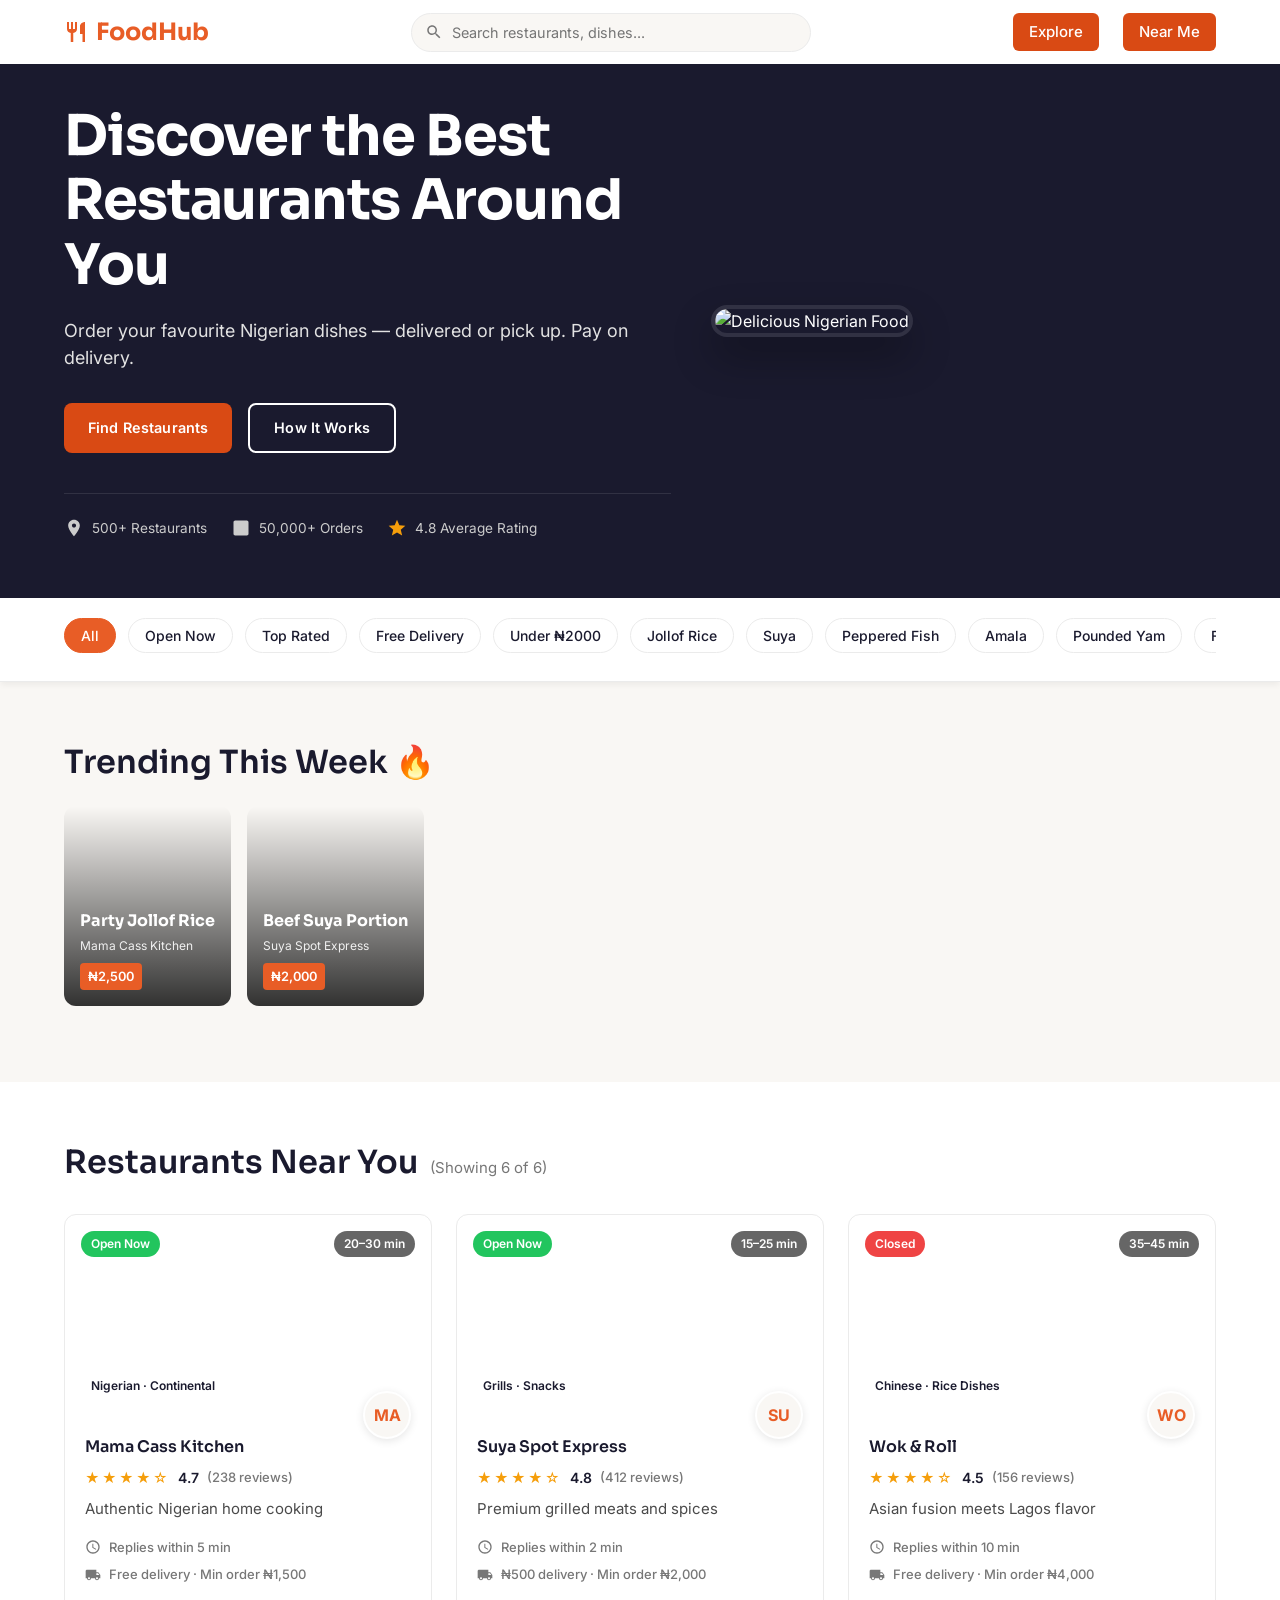
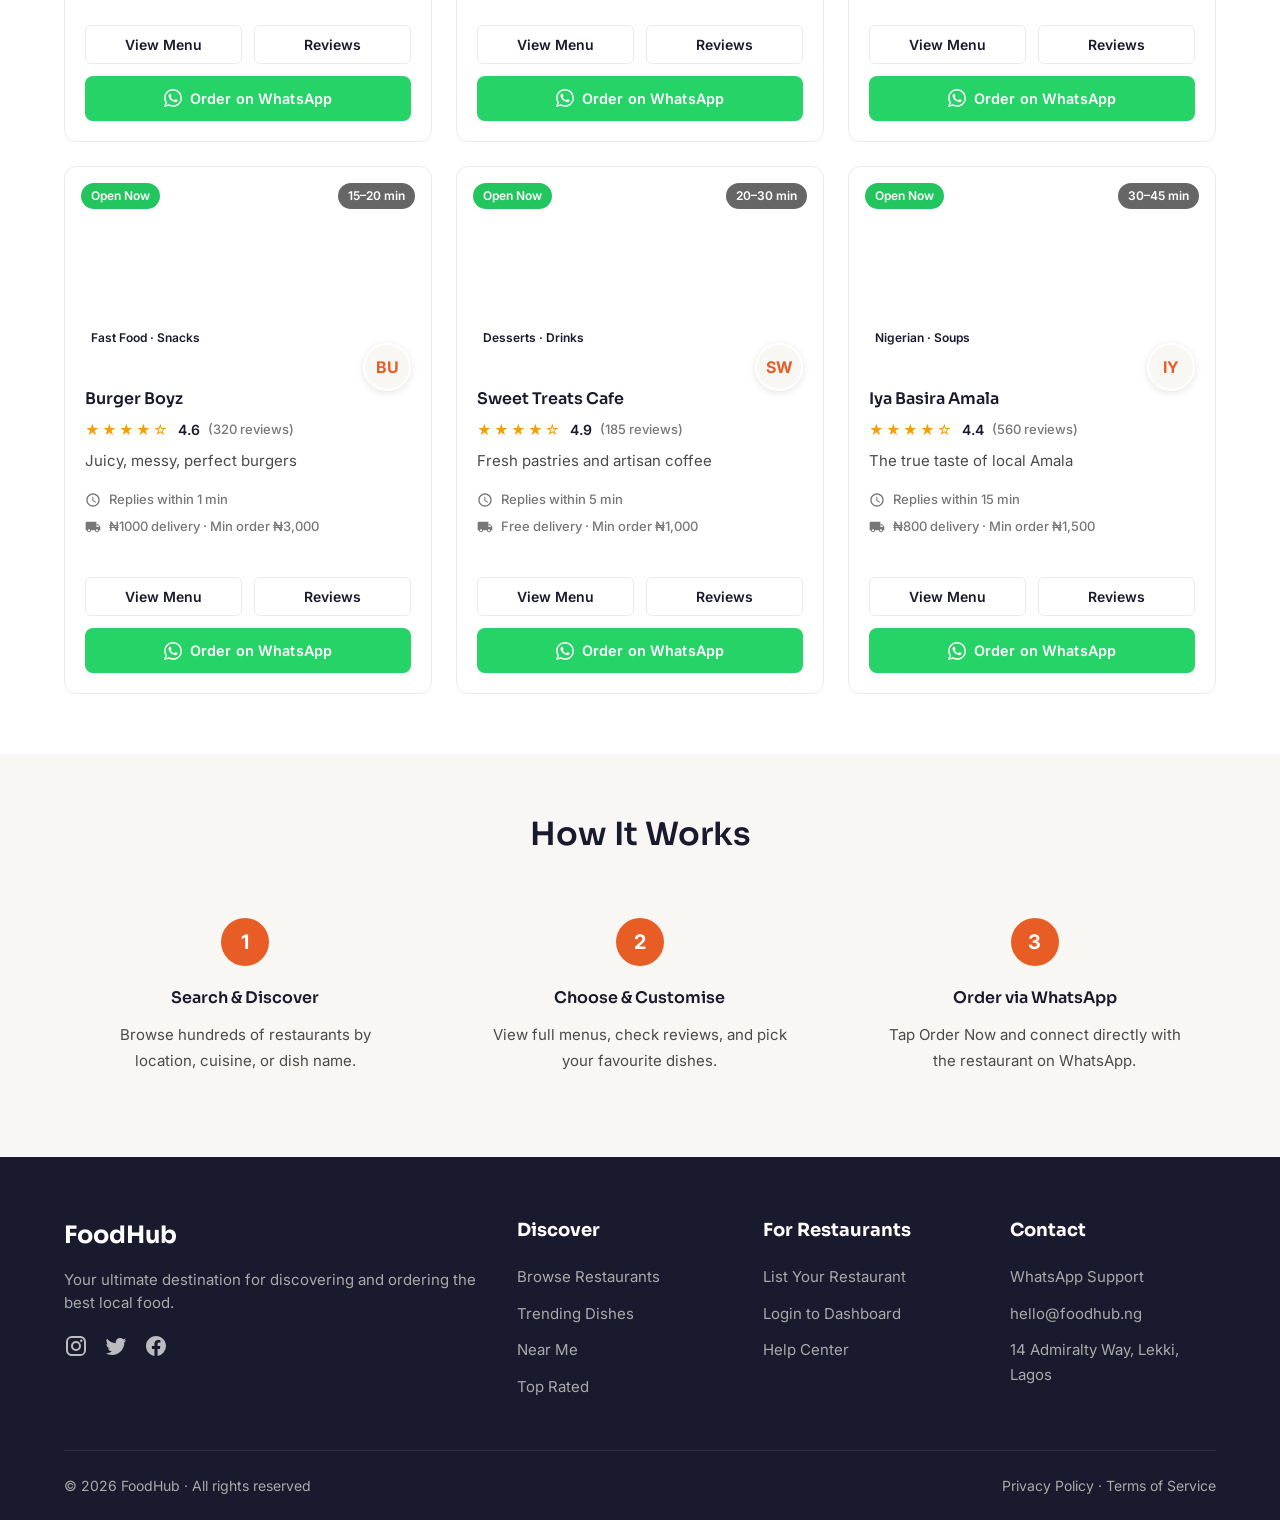
==== foodhub/index.html @ a2cf9cf3 "created a new folder and divided css and js from the index.html" ====
<!doctype html>
<html lang="en">
  <head>
    <meta charset="UTF-8" />
    <meta name="viewport" content="width=device-width, initial-scale=1.0" />
    <title>FoodHub — Restaurant Discovery Marketplace</title>
   <link rel="stylesheet" href="./style.css">
  </head>
  <body>
    <!-- 1. STICKY HEADER / NAVBAR -->
    <header class="navbar" id="navbar">
      <a href="#hero" class="logo" style="display: flex; align-items: center">
        <svg
          viewBox="0 0 24 24"
          width="24"
          height="24"
          fill="currentColor"
          style="margin-right: 8px"
        >
          <path
            d="M11 9H9V2H7v7H5V2H3v7c0 2.12 1.66 3.84 3.75 3.97V22h2.5v-9.03C11.34 12.84 13 11.12 13 9V2h-2v7zm5-3v8h2.5v8H21V2c-2.76 0-5 2.24-5 4z"
          />
        </svg>
        FoodHub
      </a>

      <div class="nav-search">
        <svg viewBox="0 0 24 24" width="18" height="18">
          <path
            d="M15.5 14h-.79l-.28-.27C15.41 12.59 16 11.11 16 9.5 16 5.91 13.09 3 9.5 3S3 5.91 3 9.5 5.91 16 9.5 16c1.61 0 3.09-.59 4.23-1.57l.27.28v.79l5 4.99L20.49 19l-4.99-5zm-6 0C7.01 14 5 11.99 5 9.5S7.01 5 9.5 5 14 7.01 14 9.5 11.99 14 9.5 14z"
          />
        </svg>
        <label for="nav-search-input" class="visually-hidden"
          >Search restaurants, dishes...</label
        >
        <input
          type="text"
          placeholder="Search restaurants, dishes..."
          id="nav-search-input"
        />
      </div>

      <nav class="nav-links">
        <a href="#restaurants">Explore</a>
        <a href="#search">Near Me</a>
        <!-- <a href="#">Log In</a>
            <a href="#" class="btn-signup">Sign Up</a> -->
      </nav>

      <button
        class="mobile-menu-btn"
        id="mobile-menu-btn"
        aria-label="Open main menu"
        aria-controls="mobile-drawer"
        aria-expanded="false"
      >
        <svg
          viewBox="0 0 24 24"
          width="28"
          height="28"
          fill="var(--text-primary)"
        >
          <path d="M3 18h18v-2H3v2zm0-5h18v-2H3v2zm0-7v2h18V6H3z" />
        </svg>
      </button>
    </header>

    <div class="mobile-drawer" id="mobile-drawer">
      <button
        class="drawer-close"
        id="drawer-close"
        aria-label="Close main menu"
      >
        &times;
      </button>
      <a href="#restaurants" class="drawer-link">Explore</a>
      <a href="#search" class="drawer-link">Near Me</a>
      <!-- <a href="#footer" class="drawer-link">Log In</a>
        <a href="#footer" class="drawer-link" style="color: var(--primary);">Sign Up</a> -->
    </div>

    <!-- 2. HERO SECTION -->
    <section class="hero" id="hero">
      <div class="hero-container">
        <div class="hero-content">
          <h1 class="display-heading">
            Discover the Best Restaurants Around You
          </h1>
          <p>
            Order your favourite Nigerian dishes — delivered or pick up. Pay on
            delivery.
          </p>

          <div class="hero-ctas">
            <a href="#search" class="btn btn-primary btn-text"
              >Find Restaurants</a
            >
            <a href="#how-it-works" class="btn btn-outline btn-text"
              >How It Works</a
            >
          </div>

          <div class="trust-indicators">
            <div class="trust-item">
              <svg
                viewBox="0 0 24 24"
                width="20"
                height="20"
                fill="currentColor"
              >
                <path
                  d="M12 2C8.13 2 5 5.13 5 9c0 5.25 7 13 7 13s7-7.75 7-13c0-3.87-3.13-7-7-7zm0 9.5c-1.38 0-2.5-1.12-2.5-2.5s1.12-2.5 2.5-2.5 2.5 1.12 2.5 2.5-1.12 2.5-2.5 2.5z"
                />
              </svg>
              500+ Restaurants
            </div>
            <div class="trust-item">
              <svg
                viewBox="0 0 24 24"
                width="20"
                height="20"
                fill="currentColor"
              >
                <path
                  d="M19 3H5c-1.1 0-2 .9-2 2v14c0 1.1.9 2 2 2h14c1.1 0 2-.9 2-2V5c0-1.1-.9-2-2-2zm-7 9h-2V7h-2v5H6v-2H4v6h16v-6h-2v2h-2v-5h-2v5z"
                />
              </svg>
              50,000+ Orders
            </div>
            <div class="trust-item">
              <svg
                viewBox="0 0 24 24"
                width="20"
                height="20"
                fill="var(--warning)"
              >
                <path
                  d="M12 17.27L18.18 21l-1.64-7.03L22 9.24l-7.19-.61L12 2 9.19 8.63 2 9.24l5.46 4.73L5.82 21z"
                />
              </svg>
              4.8 Average Rating
            </div>
          </div>
        </div>
        <div class="hero-image-wrapper">
          <img
            src="https://images.unsplash.com/photo-1555939594-58d7cb561ad1?auto=format&fit=crop&w=1200&q=80"
            alt="Delicious Nigerian Food"
            class="hero-main-img"
          />
          <!-- <div class="hero-floating-card">
                    <div style="background: var(--primary); color: #fff; width: 40px; height: 40px; border-radius: 50%; display: flex; align-items: center; justify-content: center; font-weight: bold;">
                        <svg viewBox="0 0 24 24" width="20" height="20" fill="currentColor"><path d="M9 16.17L4.83 12l-1.42 1.41L9 19 21 7l-1.41-1.41z"/></svg>
                    </div>
                    <div>
                        <div style="font-weight: 700; font-size: 0.9rem;">Fast Delivery</div>
                        <div style="font-size: 0.75rem; color: var(--text-secondary);">Average 25 mins</div>
                    </div>
                </div> -->
        </div>
      </div>
    </section>

    <!-- 3. SEARCH & FILTER BAR -->
    <section class="search-bar-section bg-white" id="search">

      <!-- 4. CATEGORY PILLS -->
      <div class="category-pills" id="filter-pills">
        <button class="pill active" data-filter="All">All</button>
        <button class="pill" data-filter="Open Now">Open Now</button>
        <button class="pill" data-filter="Top Rated">Top Rated</button>
        <button class="pill" data-filter="Free Delivery">Free Delivery</button>
        <button class="pill" data-filter="Under ₦2000">Under ₦2000</button>
        <button class="pill" data-filter="Jollof Rice">Jollof Rice</button>
        <button class="pill" data-filter="Suya">Suya</button>
        <button class="pill" data-filter="Peppered Fish">Peppered Fish</button>
        <button class="pill" data-filter="Amala">Amala</button>
        <button class="pill" data-filter="Pounded Yam">Pounded Yam</button>
        <button class="pill" data-filter="Fried Rice">Fried Rice</button>
      </div>
    </section>

    <!-- 5. TRENDING DISHES SECTION -->
    <section class="trending-section bg-surface" id="trending">
      <h2 class="section-heading trending-header">Trending This Week 🔥</h2>
      <div class="trending-row" id="trending-container">
        <!-- Injected via JS -->
      </div>
    </section>

    <!-- 6. FEATURED RESTAURANTS GRID -->
    <section class="restaurants-section bg-white" id="restaurants">
      <div class="restaurants-header">
        <h2 class="section-heading">Restaurants Near You</h2>
        <span class="result-count" id="result-count">(Showing 6 of 6)</span>
      </div>
      <div class="restaurant-grid" id="restaurant-grid">
        <!-- Injected via JS -->
      </div>
    </section>

    <!-- 7. HOW IT WORKS SECTION -->
    <section class="how-it-works bg-surface" id="how-it-works">
      <h2 class="section-heading" style="text-align: center">How It Works</h2>
      <div class="steps-container">
        <div class="step-card">
          <div class="step-number">1</div>
          <h3 class="card-title">Search & Discover</h3>
          <p class="body-copy">
            Browse hundreds of restaurants by location, cuisine, or dish name.
          </p>
        </div>
        <div class="step-card">
          <div class="step-number">2</div>
          <h3 class="card-title">Choose & Customise</h3>
          <p class="body-copy">
            View full menus, check reviews, and pick your favourite dishes.
          </p>
        </div>
        <div class="step-card">
          <div class="step-number">3</div>
          <h3 class="card-title">Order via WhatsApp</h3>
          <p class="body-copy">
            Tap Order Now and connect directly with the restaurant on WhatsApp.
          </p>
        </div>
      </div>
    </section>

    <!-- 8. FOOTER -->
    <footer class="footer" id="footer">
      <section style="padding-bottom: 0">
        <div class="footer-grid">
          <div class="footer-col">
            <a
              href="#hero"
              class="logo"
              style="color: #fff; display: inline-block; margin-bottom: 16px"
              >FoodHub</a
            >
            <p>
              Your ultimate destination for discovering and ordering the best
              local food.
            </p>
            <div class="social-icons">
              <a href="#" aria-label="Instagram"
                ><svg viewBox="0 0 24 24">
                  <path
                    d="M7.8 2h8.4C19.4 2 22 4.6 22 7.8v8.4a5.8 5.8 0 0 1-5.8 5.8H7.8C4.6 22 2 19.4 2 16.2V7.8A5.8 5.8 0 0 1 7.8 2m-.2 2A3.6 3.6 0 0 0 4 7.6v8.8C4 18.39 5.61 20 7.6 20h8.8a3.6 3.6 0 0 0 3.6-3.6V7.6C20 5.61 18.39 4 16.4 4H7.6m9.65 1.5a1.25 1.25 0 0 1 1.25 1.25A1.25 1.25 0 0 1 17.25 8 1.25 1.25 0 0 1 16 6.75a1.25 1.25 0 0 1 1.25-1.25M12 7a5 5 0 0 1 5 5 5 5 0 0 1-5 5 5 5 0 0 1-5-5 5 5 0 0 1 5-5m0 2a3 3 0 0 0-3 3 3 3 0 0 0 3 3 3 3 0 0 0 3-3 3 3 0 0 0-3-3z"
                  /></svg
              ></a>
              <a href="#" aria-label="Twitter"
                ><svg viewBox="0 0 24 24">
                  <path
                    d="M22.46 6c-.77.35-1.6.58-2.46.69.88-.53 1.56-1.37 1.88-2.38-.83.5-1.75.85-2.72 1.05C18.37 4.5 17.26 4 16 4c-2.35 0-4.27 1.92-4.27 4.29 0 .34.04.67.11.98C8.28 9.09 5.11 7.38 3 4.79c-.37.63-.58 1.37-.58 2.15 0 1.49.75 2.81 1.91 3.56-.71 0-1.37-.2-1.95-.5v.05c0 2.08 1.48 3.82 3.44 4.21a4.22 4.22 0 0 1-1.93.07 4.28 4.28 0 0 0 4 2.98 8.521 8.521 0 0 1-5.33 1.84c-.34 0-.68-.02-1.02-.06C3.44 20.29 5.7 21 8.12 21 16 21 20.33 14.46 20.33 8.79c0-.19 0-.37-.01-.56.84-.6 1.56-1.36 2.14-2.23z"
                  /></svg
              ></a>
              <a href="#" aria-label="Facebook"
                ><svg viewBox="0 0 24 24">
                  <path
                    d="M12 2.04C6.5 2.04 2 6.53 2 12.06C2 17.06 5.66 21.21 10.44 21.96V14.96H7.9V12.06H10.44V9.85C10.44 7.34 11.93 5.96 14.22 5.96C15.31 5.96 16.45 6.15 16.45 6.15V8.62H15.19C13.95 8.62 13.56 9.39 13.56 10.18V12.06H16.34L15.89 14.96H13.56V21.96A10 10 0 0 0 22 12.06C22 6.53 17.5 2.04 12 2.04Z"
                  /></svg
              ></a>
            </div>
          </div>
          <div class="footer-col">
            <h4>Discover</h4>
            <ul class="footer-links">
              <li><a href="#restaurants">Browse Restaurants</a></li>
              <li><a href="#trending">Trending Dishes</a></li>
              <li><a href="#search">Near Me</a></li>
              <li><a href="#restaurants">Top Rated</a></li>
            </ul>
          </div>
          <div class="footer-col">
            <h4>For Restaurants</h4>
            <ul class="footer-links">
              <li><a href="#footer">List Your Restaurant</a></li>
              <li><a href="#footer">Login to Dashboard</a></li>
              <li><a href="#footer">Help Center</a></li>
            </ul>
          </div>
          <div class="footer-col">
            <h4>Contact</h4>
            <ul class="footer-links">
              <li>
                <a href="https://wa.me/2348012345678" target="_blank"
                  >WhatsApp Support</a
                >
              </li>
              <li><a href="mailto:hello@foodhub.ng">hello@foodhub.ng</a></li>
              <li>
                <a
                  href="https://maps.google.com/?q=14+Admiralty+Way+Lekki+Lagos"
                  target="_blank"
                  >14 Admiralty Way, Lekki, Lagos</a
                >
              </li>
            </ul>
          </div>
        </div>
        <div class="footer-bottom">
          <p>© 2026 FoodHub · All rights reserved</p>
          <p>Privacy Policy · Terms of Service</p>
        </div>
      </section>
    </footer>

    <!-- 9. RESTAURANT MODAL (FULL PROFILE) -->
    <div
      class="modal"
      id="restaurant-modal"
      role="dialog"
      aria-modal="true"
      aria-labelledby="modal-title"
    >
      <div class="modal-backdrop" id="modal-backdrop"></div>
      <div class="modal-content">
        <div class="modal-header">
          <h2
            class="section-heading"
            id="modal-title"
            style="font-size: 1.5rem"
          >
            Restaurant Name
          </h2>
          <button
            class="btn-close"
            id="modal-close"
            aria-label="Close restaurant details"
          >
            &times;
          </button>
        </div>

        <div class="modal-tabs" role="tablist" aria-labelledby="modal-title">
          <button
            class="tab-btn active"
            id="tab-overview"
            data-tab="overview"
            role="tab"
            aria-selected="true"
            aria-controls="pane-overview"
          >
            Overview
          </button>
          <button
            class="tab-btn"
            id="tab-menu"
            data-tab="menu"
            role="tab"
            aria-selected="false"
            aria-controls="pane-menu"
          >
            Menu
          </button>
          <button
            class="tab-btn"
            id="tab-reviews"
            data-tab="reviews"
            role="tab"
            aria-selected="false"
            aria-controls="pane-reviews"
          >
            Reviews
          </button>
          <button
            class="tab-btn"
            id="tab-staff"
            data-tab="staff"
            role="tab"
            aria-selected="false"
            aria-controls="pane-staff"
          >
            Staff
          </button>
        </div>

        <div class="modal-body">
          <!-- TAB 1: OVERVIEW -->
          <div
            class="tab-pane active"
            id="pane-overview"
            role="tabpanel"
            aria-labelledby="tab-overview"
          >
            <div class="overview-banner" id="modal-banner"></div>
            <div class="overview-header">
              <div class="overview-logo" id="modal-logo">MC</div>
              <div>
                <h3
                  class="card-title"
                  id="modal-tagline"
                  style="font-size: 1.25rem; margin-bottom: 4px"
                >
                  Tagline
                </h3>
                <span class="label-text" id="modal-cuisines">Cuisines</span>
              </div>
            </div>

            <div class="overview-details-grid">
              <div class="detail-card">
                <svg viewBox="0 0 24 24">
                  <path
                    d="M12 2C8.13 2 5 5.13 5 9c0 5.25 7 13 7 13s7-7.75 7-13c0-3.87-3.13-7-7-7zm0 9.5c-1.38 0-2.5-1.12-2.5-2.5s1.12-2.5 2.5-2.5 2.5 1.12 2.5 2.5-1.12 2.5-2.5 2.5z"
                  />
                </svg>
                <div>
                  <div class="detail-label">Location</div>
                  <div class="detail-value" id="modal-address">Address</div>
                </div>
              </div>
              <div class="detail-card">
                <svg viewBox="0 0 24 24">
                  <path
                    d="M11.99 2C6.47 2 2 6.48 2 12s4.47 10 9.99 10C17.52 22 22 17.52 22 12S17.52 2 11.99 2zM12 20c-4.42 0-8-3.58-8-8s3.58-8 8-8 8 3.58 8 8-3.58 8-8 8zm.5-13H11v6l5.25 3.15.75-1.23-4.5-2.67z"
                  />
                </svg>
                <div>
                  <div class="detail-label">Opening Hours</div>
                  <div class="detail-value" id="modal-hours">Hours</div>
                </div>
              </div>
              <div class="detail-card">
                <svg viewBox="0 0 24 24">
                  <path
                    d="M20 2H4c-1.1 0-1.99.9-1.99 2L2 22l4-4h14c1.1 0 2-.9 2-2V4c0-1.1-.9-2-2-2zM9 11H7V9h2v2zm4 0h-2V9h2v2zm4 0h-2V9h2v2z"
                  />
                </svg>
                <div>
                  <div class="detail-label">Response Time</div>
                  <div class="detail-value" id="modal-response">Quick</div>
                </div>
              </div>
              <div class="detail-card">
                <svg viewBox="0 0 24 24">
                  <path
                    d="M20 8h-3V4H3c-1.1 0-2 .9-2 2v11h2c0 1.66 1.34 3 3 3s3-1.34 3-3h6c0 1.66 1.34 3 3 3s3-1.34 3-3h2v-5l-3-4zM6 18.5c-.83 0-1.5-.67-1.5-1.5s.67-1.5 1.5-1.5 1.5.67 1.5 1.5-.67 1.5-1.5 1.5zm13.5-9l1.96 2.5H17V9.5h2.5zm-1.5 9c-.83 0-1.5-.67-1.5-1.5s.67-1.5 1.5-1.5 1.5.67 1.5 1.5-.67 1.5-1.5 1.5z"
                  />
                </svg>
                <div>
                  <div class="detail-label">Delivery Info</div>
                  <div class="detail-value" id="modal-delivery">Fee</div>
                </div>
              </div>
            </div>

            <div style="padding: 0 24px 24px">
              <a
                href="#"
                class="btn btn-whatsapp btn-text"
                id="modal-whatsapp-btn"
                target="_blank"
              >
                <svg
                  viewBox="0 0 24 24"
                  width="20"
                  height="20"
                  fill="currentColor"
                >
                  <path
                    d="M17.472 14.382c-.297-.149-1.758-.867-2.03-.967-.273-.099-.471-.148-.67.15-.197.297-.767.966-.94 1.164-.173.199-.347.223-.644.075-.297-.15-1.255-.463-2.39-1.475-.883-.788-1.48-1.761-1.653-2.059-.173-.297-.018-.458.13-.606.134-.133.298-.347.446-.52.149-.174.198-.298.298-.497.099-.198.05-.371-.025-.52-.075-.149-.669-1.612-.916-2.207-.242-.579-.487-.5-.669-.51-.173-.008-.371-.01-.57-.01-.198 0-.52.074-.792.372-.272.297-1.04 1.016-1.04 2.479 0 1.462 1.065 2.875 1.213 3.074.149.198 2.096 3.2 5.077 4.487.709.306 1.262.489 1.694.625.712.227 1.36.195 1.871.118.571-.085 1.758-.719 2.006-1.413.248-.694.248-1.289.173-1.413-.074-.124-.272-.198-.57-.347m-5.421 7.403h-.004a9.87 9.87 0 01-5.031-1.378l-.361-.214-3.741.982.998-3.648-.235-.374a9.86 9.86 0 01-1.51-5.26c.001-5.45 4.436-9.884 9.888-9.884 2.64 0 5.122 1.03 6.988 2.898a9.825 9.825 0 012.893 6.994c-.003 5.45-4.437 9.884-9.885 9.884m8.413-18.297A11.815 11.815 0 0012.05 0C5.495 0 .16 5.335.157 11.892c0 2.096.547 4.142 1.588 5.945L.057 24l6.305-1.654a11.882 11.882 0 005.683 1.448h.005c6.554 0 11.89-5.335 11.893-11.893a11.821 11.821 0 00-3.48-8.413z"
                  />
                </svg>
                Chat Now on WhatsApp
              </a>
            </div>
          </div>

          <!-- TAB 2: MENU -->
          <div
            class="tab-pane"
            id="pane-menu"
            role="tabpanel"
            aria-labelledby="tab-menu"
          >
            <div id="modal-menu-container"></div>
          </div>

          <!-- TAB 3: REVIEWS -->
          <div
            class="tab-pane"
            id="pane-reviews"
            role="tabpanel"
            aria-labelledby="tab-reviews"
          >
            <!-- New Review Form -->
            <div class="review-form-container">
              <h4 class="card-title">Leave a Review</h4>
              <form id="review-form">
                <fieldset class="form-group">
                  <legend>Your Rating</legend>
                  <div class="rating-input">
                    <input
                      type="radio"
                      name="rating"
                      value="5"
                      id="r5"
                      class="star-radio"
                      checked
                    /><label for="r5" class="star-label">★</label>
                    <input
                      type="radio"
                      name="rating"
                      value="4"
                      id="r4"
                      class="star-radio"
                    /><label for="r4" class="star-label">★</label>
                    <input
                      type="radio"
                      name="rating"
                      value="3"
                      id="r3"
                      class="star-radio"
                    /><label for="r3" class="star-label">★</label>
                    <input
                      type="radio"
                      name="rating"
                      value="2"
                      id="r2"
                      class="star-radio"
                    /><label for="r2" class="star-label">★</label>
                    <input
                      type="radio"
                      name="rating"
                      value="1"
                      id="r1"
                      class="star-radio"
                    /><label for="r1" class="star-label">★</label>
                  </div>
                </fieldset>
                <div class="form-group">
                  <label for="review-dish">What did you order?</label>
                  <input
                    type="text"
                    id="review-dish"
                    placeholder="e.g. Party Jollof Rice"
                    required
                  />
                </div>
                <div class="form-group">
                  <label for="review-comment">Your Comment</label>
                  <textarea
                    id="review-comment"
                    rows="3"
                    placeholder="Tell us about your experience..."
                    required
                  ></textarea>
                </div>
                <button
                  type="submit"
                  class="btn btn-primary btn-text"
                  style="width: 100%"
                >
                  Post Review
                </button>
              </form>
            </div>

            <div class="reviews-summary">
              <div style="text-align: center">
                <div class="rating-large" id="modal-rating-large">4.7</div>
                <div
                  class="stars"
                  id="modal-rating-stars"
                  style="font-size: 1.25rem; margin: 8px 0"
                >
                  ★★★★★
                </div>
                <div class="label-text" id="modal-review-count">
                  238 reviews
                </div>
              </div>
              <div class="rating-bars" id="modal-rating-bars">
                <!-- Injected via JS -->
              </div>
            </div>

            <div class="top-dishes">
              <h4 class="card-title">Best dishes at this restaurant</h4>
              <div id="modal-dish-ratings"></div>
            </div>

            <div>
              <h4 class="card-title" style="margin-bottom: 16px">
                Customer Reviews
              </h4>
              <div id="modal-reviews-list"></div>
            </div>
          </div>

          <!-- TAB 4: STAFF -->
          <div
            class="tab-pane"
            id="pane-staff"
            role="tabpanel"
            aria-labelledby="tab-staff"
          >
            <div class="staff-grid" id="modal-staff-grid"></div>
          </div>
        </div>
      </div>
    </div>

    <!-- JAVASCRIPT LOGIC -->
    <script src="./script.js"></script>
  </body>
</html>
---- foodhub/style.css ----
@import url("https://fonts.googleapis.com/css2?family=Sora:wght@300;400;500;600;700&family=Inter:wght@400;500;600&display=swap");

/* ==========================================================================
     Z-INDEX DOCUMENTATION
     1000: Navbar (Sticky Header)
     999:  Search & Filter Bar (Sticky)
     500:  Modal Overlay
     10:   Modal Header (Sticky inside modal)
     1:    Standard relative elements (badges, overlays inside cards)
     ========================================================================== */

:root {
  /* Color Palette */
  --primary: #e85d26;
  --primary-dark: #d94a14; /* For 4.5:1 contrast on white */
  --secondary: #1a1a2e;
  --bg: #ffffff;
  --surface: #f9f7f4;
  --border: #ebebeb;
  --text-primary: #1a1a2e;
  --text-secondary: #777777;
  --body-copy: #4a4a4a;
  --success: #22c55e;
  --warning: #f59e0b;
  --danger: #ef4444;

  /* Layout */
  --nav-height-desktop: 64px;
  --nav-height-mobile: 56px;
  --nav-height: var(--nav-height-desktop);
}

html {
  scroll-behavior: smooth;
}

@media (max-width: 768px) {
  :root {
    --nav-height: var(--nav-height-mobile);
  }
}

/* Reset & Base */
* {
  margin: 0;
  padding: 0;
  box-sizing: border-box;
}

.visually-hidden {
  position: absolute;
  width: 1px;
  height: 1px;
  padding: 0;
  margin: -1px;
  overflow: hidden;
  clip: rect(0, 0, 0, 0);
  white-space: nowrap;
  border: 0;
}

body {
  font-family: "Inter", sans-serif;
  background-color: var(--bg);
  color: var(--text-primary);
  line-height: 1.5;
  overflow-x: hidden;
}

body.modal-open {
  overflow: hidden;
}

/* Typography System */
.display-heading {
  font-family: "Sora", sans-serif;
  font-size: clamp(2rem, 5vw, 3.5rem);
  font-weight: 700;
  line-height: 1.15;
  letter-spacing: -0.02em;
}

.section-heading {
  font-family: "Sora", sans-serif;
  font-size: clamp(1.4rem, 3vw, 2rem);
  font-weight: 600;
  line-height: 1.25;
}

.card-title {
  font-family: "Sora", sans-serif;
  font-size: 1rem;
  font-weight: 600;
}

.body-copy {
  font-family: "Inter", sans-serif;
  font-size: 0.9375rem;
  font-weight: 400;
  line-height: 1.7;
  color: var(--body-copy);
}

.label-text {
  font-family: "Inter", sans-serif;
  font-size: 0.8125rem;
  font-weight: 500;
  color: var(--text-secondary);
}

.btn-text {
  font-family: "Inter", sans-serif;
  font-size: 0.9rem;
  font-weight: 600;
  letter-spacing: 0.01em;
}

.price-text {
  font-family: "Sora", sans-serif;
  font-weight: 700;
  color: var(--primary-dark);
}

/* Layout Architecture */
section {
  width: 100%;
  padding: 60px 5%;
  margin: 0; /* No margin collapse */
}

.bg-white {
  background-color: var(--bg);
}
.bg-surface {
  background-color: var(--surface);
}

/* Buttons */
button {
  cursor: pointer;
  border: none;
  background: none;
  font-family: inherit;
  transition: all 0.2s ease;
}

.btn {
  display: inline-flex;
  align-items: center;
  justify-content: center;
  padding: 12px 24px;
  border-radius: 8px;
  text-decoration: none;
}

.btn-primary {
  background-color: var(--primary-dark);
  color: #fff;
}
.btn-primary:hover {
  background-color: var(--primary);
}

.btn-outline {
  background-color: transparent;
  border: 2px solid #fff;
  color: #fff;
}
.btn-outline:hover {
  background-color: rgba(255, 255, 255, 0.1);
}

.btn-whatsapp {
  background-color: #25d366;
  color: #fff;
  width: 100%;
  gap: 8px;
}
.btn-whatsapp:hover {
  background-color: #1da851;
}

/* 1. Navbar */
.navbar {
  position: fixed;
  top: 0;
  left: 0;
  width: 100%;
  height: var(--nav-height);
  background-color: var(--bg);
  z-index: 1000;
  display: flex;
  align-items: center;
  justify-content: space-between;
  padding: 0 5%;
  transition: border-bottom 0.3s ease;
}
.navbar.scrolled {
  border-bottom: 1px solid var(--border);
}

.logo {
  font-family: "Sora", sans-serif;
  font-weight: 700;
  font-size: 1.5rem;
  color: var(--primary);
  text-decoration: none;
}

.nav-search {
  display: none;
  flex: 1;
  max-width: 400px;
  margin: 0 24px;
  position: relative;
}
@media (min-width: 1024px) {
  .nav-search {
    display: block;
  }
}

.nav-search input {
  width: 100%;
  padding: 10px 16px 10px 40px;
  border: 1px solid var(--border);
  border-radius: 20px;
  background: var(--surface);
  font-family: "Inter", sans-serif;
  font-size: 0.9rem;
}
.nav-search svg {
  position: absolute;
  left: 14px;
  top: 50%;
  transform: translateY(-50%);
  fill: var(--text-secondary);
}

.nav-links {
  display: none;
  align-items: center;
  gap: 24px;
}
@media (min-width: 768px) {
  .nav-links {
    display: flex;
  }
}

.nav-links a {
  text-decoration: none;
  color: var(--text-primary);
  font-weight: 500;
  font-size: 0.9375rem;
  background-color: var(--primary-dark);
  color: #fff;
  padding: 8px 16px;
  border-radius: 6px;
}
/* .nav-links .btn-signup {
      background-color: var(--primary);
      color: #fff;
      padding: 8px 16px;
      border-radius: 6px;
  } */

.mobile-menu-btn {
  display: block;
  background: none;
  border: none;
  cursor: pointer;
}
@media (min-width: 768px) {
  .mobile-menu-btn {
    display: none;
  }
}

/* Mobile Drawer */
.mobile-drawer {
  position: fixed;
  top: 0;
  right: -100%;
  width: 280px;
  height: 100vh;
  background: var(--bg);
  z-index: 1001;
  padding: 80px 24px 24px;
  box-shadow: -4px 0 15px rgba(0, 0, 0, 0.1);
  transition: right 0.3s ease;
  display: flex;
  flex-direction: column;
  gap: 20px;
}
.mobile-drawer.open {
  right: 0;
}
.mobile-drawer a {
  font-size: 1.1rem;
  text-decoration: none;
  color: var(--text-primary);
  font-weight: 500;
  padding: 10px 0;
  border-bottom: 1px solid var(--border);
}
.drawer-close {
  position: absolute;
  top: 20px;
  right: 24px;
  font-size: 2rem;
  background: none;
  border: none;
  color: var(--text-primary);
}

/* 2. Hero Section */
.hero {
  min-height: 540px;
  padding-top: calc(40px + var(--nav-height));
  background-color: var(--secondary);
  color: #fff;
  display: flex;
  align-items: center;
  justify-content: center;
  text-align: left;
  position: relative;
  overflow: hidden;
}

.hero-container {
  display: grid;
  grid-template-columns: 1fr;
  gap: 40px;
  align-items: center;
  max-width: 1200px;
  width: 100%;
  z-index: 2;
}
@media (min-width: 1024px) {
  .hero-container {
    grid-template-columns: 1.2fr 1fr;
  }
}

.hero-content {
  display: flex;
  flex-direction: column;
  gap: 20px;
}

.hero h1 {
  margin-bottom: 0;
}
.hero p {
  font-size: 1.125rem;
  color: #e2e2e2;
  margin-bottom: 12px;
}

.hero-ctas {
  display: flex;
  gap: 16px;
  flex-wrap: wrap;
}

.hero-image-wrapper {
  display: none;
  position: relative;
}
@media (min-width: 1024px) {
  .hero-image-wrapper {
    display: block;
  }
}

.hero-main-img {
  width: 100%;
  height: 400px;
  object-fit: cover;
  border-radius: 20px;
  box-shadow: 0 20px 40px rgba(0, 0, 0, 0.3);
  border: 4px solid rgba(255, 255, 255, 0.1);
}

.hero-floating-card {
  position: absolute;
  bottom: -20px;
  left: -20px;
  background: #fff;
  padding: 16px;
  border-radius: 12px;
  color: var(--text-primary);
  box-shadow: 0 10px 20px rgba(0, 0, 0, 0.2);
  display: flex;
  align-items: center;
  gap: 12px;
  animation: float 3s ease-in-out infinite;
}
@keyframes float {
  0%,
  100% {
    transform: translateY(0);
  }
  50% {
    transform: translateY(-10px);
  }
}

.trust-indicators {
  display: flex;
  gap: 24px;
  flex-wrap: wrap;
  border-top: 1px solid rgba(255, 255, 255, 0.1);
  padding-top: 24px;
  margin-top: 20px;
}
.trust-item {
  display: flex;
  align-items: center;
  gap: 8px;
  font-family: "Inter", sans-serif;
  font-size: 0.85rem;
  color: #ccc;
}

/* 3. Search & Filter Bar */
.search-bar-section {
  position: sticky;
  top: var(--nav-height);
  z-index: 999;
  padding: 20px 5%;
  border-bottom: 1px solid var(--border);
  box-shadow: 0 4px 6px -1px rgba(0, 0, 0, 0.05);
  background: var(--bg);
}

.search-controls {
  display: flex;
  gap: 12px;
  flex-wrap: wrap;
  margin-bottom: 16px;
}

.search-input-group {
  flex: 1;
  min-width: 200px;
  position: relative;
  display: flex;
  align-items: center;
}
.search-input-group svg {
  position: absolute;
  left: 12px;
  fill: var(--text-secondary);
}
.search-input-group input,
.search-input-group select {
  width: 100%;
  padding: 12px 12px 12px 40px;
  border: 1px solid var(--border);
  border-radius: 8px;
  font-family: "Inter", sans-serif;
  font-size: 0.9375rem;
  background: var(--bg);
  outline: none;
}
.search-input-group select {
  padding-left: 12px;
  cursor: pointer;
}
.search-input-group input:focus,
.search-input-group select:focus {
  border-color: var(--primary);
}

.btn-search {
  padding: 12px 24px;
  border-radius: 8px;
  background: var(--primary);
  color: #fff;
  font-weight: 600;
}

/* 4. Category Pills */
.category-pills {
  display: flex;
  gap: 12px;
  overflow-x: auto;
  padding-bottom: 8px;
  scrollbar-width: none; /* Firefox */
}
.category-pills::-webkit-scrollbar {
  display: none;
} /* Chrome */

.pill {
  padding: 8px 16px;
  border: 1px solid var(--border);
  border-radius: 20px;
  background: var(--bg);
  color: var(--text-primary);
  font-family: "Inter", sans-serif;
  font-size: 0.875rem;
  font-weight: 500;
  white-space: nowrap;
}
.pill:hover {
  border-color: var(--primary);
  color: var(--primary);
}
.pill.active {
  background: var(--primary);
  color: #fff;
  border-color: var(--primary);
}

/* 5. Trending Dishes */
.trending-header {
  margin-bottom: 24px;
}
.trending-row {
  display: flex;
  gap: 16px;
  overflow-x: auto;
  scroll-snap-type: x mandatory;
  scrollbar-width: none;
  padding-bottom: 16px;
}
.trending-row::-webkit-scrollbar {
  display: none;
}

.dish-card {
  min-width: 160px;
  height: 200px;
  border-radius: 12px;
  padding: 16px;
  display: flex;
  flex-direction: column;
  justify-content: flex-end;
  position: relative;
  scroll-snap-align: start;
  overflow: hidden;
  color: #fff;
  text-decoration: none;
}
.dish-card::before {
  content: "";
  position: absolute;
  inset: 0;
  background: linear-gradient(to top, rgba(0, 0, 0, 0.8), transparent);
  z-index: 1;
}
.dish-content {
  position: relative;
  z-index: 2;
}
.dish-name {
  font-family: "Sora", sans-serif;
  font-weight: 700;
  font-size: 1rem;
  margin-bottom: 4px;
}
.dish-restaurant {
  font-family: "Inter", sans-serif;
  font-size: 0.75rem;
  opacity: 0.9;
  margin-bottom: 8px;
}
.dish-price {
  background: var(--primary);
  padding: 4px 8px;
  border-radius: 4px;
  font-size: 0.8rem;
  font-weight: 600;
  display: inline-block;
}

.dish-hover {
  position: absolute;
  inset: 0;
  background: rgba(232, 93, 38, 0.9);
  z-index: 3;
  display: flex;
  align-items: center;
  justify-content: center;
  opacity: 0;
  transition: opacity 0.3s ease;
  font-weight: 600;
}
.dish-card:hover .dish-hover {
  opacity: 1;
}

/* 6. Featured Restaurants Grid */
.restaurants-header {
  display: flex;
  align-items: baseline;
  gap: 12px;
  margin-bottom: 32px;
}
.result-count {
  color: var(--text-secondary);
  font-size: 0.9375rem;
}

.restaurant-grid {
  display: grid;
  grid-template-columns: 1fr;
  gap: 24px;
}
@media (min-width: 768px) {
  .restaurant-grid {
    grid-template-columns: repeat(2, 1fr);
  }
}
@media (min-width: 1024px) {
  .restaurant-grid {
    grid-template-columns: repeat(3, 1fr);
  }
}

.restaurant-card {
  background: var(--bg);
  border: 1px solid var(--border);
  border-radius: 12px;
  overflow: hidden;
  display: flex;
  flex-direction: column;
  transition:
    transform 0.2s ease,
    box-shadow 0.2s ease;
}
.restaurant-card:hover {
  transform: translateY(-4px);
  box-shadow: 0 12px 24px rgba(0, 0, 0, 0.08);
}

.card-banner {
  height: 200px;
  position: relative;
  padding: 16px;
}
.badge {
  position: absolute;
  padding: 4px 10px;
  border-radius: 20px;
  font-size: 0.75rem;
  font-weight: 600;
  color: #fff;
  z-index: 1;
}
.badge-status {
  top: 16px;
  left: 16px;
}
.badge-status.open {
  background: var(--success);
}
.badge-status.closed {
  background: var(--danger);
}
.badge-time {
  top: 16px;
  right: 16px;
  background: rgba(0, 0, 0, 0.6);
  backdrop-filter: blur(4px);
}
.badge-cuisine {
  bottom: 16px;
  left: 16px;
  background: rgba(255, 255, 255, 0.9);
  color: var(--text-primary);
}

.card-body {
  padding: 20px;
  position: relative;
  flex: 1;
}
.card-logo {
  width: 48px;
  height: 48px;
  border-radius: 50%;
  background: var(--surface);
  border: 2px solid #fff;
  position: absolute;
  top: -24px;
  right: 20px;
  display: flex;
  align-items: center;
  justify-content: center;
  font-weight: 700;
  color: var(--primary);
  box-shadow: 0 2px 8px rgba(0, 0, 0, 0.1);
}

.card-rating {
  display: flex;
  align-items: center;
  gap: 8px;
  margin: 8px 0;
  font-size: 0.875rem;
}
.stars {
  color: var(--warning);
  letter-spacing: 2px;
}

.card-desc {
  margin-bottom: 16px;
  display: -webkit-box;
  -webkit-line-clamp: 2;
  line-clamp: 2;
  -webkit-box-orient: vertical;
  overflow: hidden;
}

.card-meta {
  display: flex;
  flex-direction: column;
  gap: 8px;
  margin-bottom: 20px;
}
.meta-item {
  display: flex;
  align-items: center;
  gap: 8px;
}
.meta-item svg {
  fill: var(--text-secondary);
  width: 16px;
  height: 16px;
}

.card-footer {
  padding: 0 20px 20px;
  display: flex;
  flex-direction: column;
  gap: 12px;
}
.card-actions {
  display: grid;
  grid-template-columns: 1fr 1fr;
  gap: 12px;
}
.btn-card {
  padding: 10px;
  border: 1px solid var(--border);
  border-radius: 6px;
  text-align: center;
  font-weight: 600;
  font-size: 0.875rem;
  color: var(--text-primary);
}
.btn-card:hover {
  background: var(--surface);
}

.empty-state {
  grid-column: 1 / -1;
  text-align: center;
  padding: 60px 20px;
  color: var(--text-secondary);
}

/* 7. How It Works */
.steps-container {
  display: grid;
  grid-template-columns: 1fr;
  gap: 32px;
  margin-top: 40px;
}
@media (min-width: 768px) {
  .steps-container {
    grid-template-columns: repeat(3, 1fr);
  }
}

.step-card {
  text-align: center;
  padding: 24px;
}
.step-number {
  width: 48px;
  height: 48px;
  border-radius: 50%;
  background: var(--primary);
  color: #fff;
  display: flex;
  align-items: center;
  justify-content: center;
  font-size: 1.25rem;
  font-weight: 700;
  margin: 0 auto 20px;
}
.step-card h3 {
  margin-bottom: 12px;
}

/* 8. Footer */
.footer {
  background: var(--secondary);
  color: #fff;
  padding-bottom: 24px;
}
.footer-grid {
  display: grid;
  grid-template-columns: 1fr;
  gap: 40px;
  margin-bottom: 40px;
}
@media (min-width: 768px) {
  .footer-grid {
    grid-template-columns: repeat(2, 1fr);
  }
}
@media (min-width: 1024px) {
  .footer-grid {
    grid-template-columns: 2fr 1fr 1fr 1fr;
  }
}

.footer-col h4 {
  font-family: "Sora", sans-serif;
  font-size: 1.125rem;
  margin-bottom: 20px;
  color: #fff;
}
.footer-col p {
  color: #aaa;
  margin-bottom: 16px;
  font-size: 0.9375rem;
}
.footer-links {
  list-style: none;
}
.footer-links li {
  margin-bottom: 12px;
}
.footer-links a {
  color: #aaa;
  text-decoration: none;
  transition: color 0.2s;
  font-size: 0.9375rem;
}
.footer-links a:hover {
  color: var(--primary);
}

.social-icons {
  display: flex;
  gap: 16px;
  margin-top: 20px;
}
.social-icons a {
  color: #fff;
  opacity: 0.7;
}
.social-icons a:hover {
  opacity: 1;
}
.social-icons svg {
  width: 24px;
  height: 24px;
  fill: currentColor;
}

.footer-bottom {
  border-top: 1px solid rgba(255, 255, 255, 0.1);
  padding-top: 24px;
  display: flex;
  flex-direction: column;
  align-items: center;
  gap: 12px;
  color: #aaa;
  font-size: 0.875rem;
}
@media (min-width: 768px) {
  .footer-bottom {
    flex-direction: row;
    justify-content: space-between;
  }
}

/* 9. Modal */
.modal {
  position: fixed;
  inset: 0;
  z-index: 2000;
  display: none;
  align-items: center;
  justify-content: center;
}
.modal.active {
  display: flex;
}

.modal-backdrop {
  position: absolute;
  inset: 0;
  background: rgba(0, 0, 0, 0.6);
  backdrop-filter: blur(4px);
}

.modal-content {
  position: relative;
  width: 100%;
  max-width: 800px;
  height: 90vh;
  background: var(--bg);
  border-radius: 16px;
  display: flex;
  flex-direction: column;
  overflow: hidden;
  margin: 20px;
  box-shadow: 0 24px 48px rgba(0, 0, 0, 0.2);
  animation: slideUp 0.3s ease;
}
@keyframes slideUp {
  from {
    transform: translateY(50px);
    opacity: 0;
  }
  to {
    transform: translateY(0);
    opacity: 1;
  }
}

.modal-header {
  position: sticky;
  top: 0;
  z-index: 10;
  background: var(--bg);
  padding: 20px 24px;
  border-bottom: 1px solid var(--border);
  display: flex;
  align-items: center;
  justify-content: space-between;
}
.btn-close {
  background: var(--surface);
  width: 36px;
  height: 36px;
  border-radius: 50%;
  display: flex;
  align-items: center;
  justify-content: center;
  font-size: 1.5rem;
  color: var(--text-primary);
}
.btn-close:hover {
  background: var(--border);
}

.modal-tabs {
  display: flex;
  border-bottom: 1px solid var(--border);
  background: var(--bg);
  overflow-x: auto;
  scrollbar-width: none;
}
.modal-tabs::-webkit-scrollbar {
  display: none;
}
.tab-btn {
  padding: 16px 24px;
  font-weight: 600;
  color: var(--text-secondary);
  border-bottom: 2px solid transparent;
  white-space: nowrap;
}
.tab-btn.active {
  color: var(--primary);
  border-bottom-color: var(--primary);
}

.modal-body {
  flex: 1;
  overflow-y: auto;
  padding: 0;
}
.tab-pane {
  display: none;
  padding: 24px;
}
.tab-pane.active {
  display: block;
}

/* Modal Tab Contents */
.overview-banner {
  height: 200px;
  border-radius: 12px;
  margin-bottom: -40px;
  position: relative;
  background-size: cover;
  background-position: center;
  overflow: hidden;
}
@media (min-width: 600px) {
  .overview-banner {
    height: 250px;
    margin-bottom: -60px;
  }
}
.overview-banner::after {
  content: "";
  position: absolute;
  inset: 0;
  background: linear-gradient(
    to top,
    rgba(0, 0, 0, 0.8) 0%,
    transparent 50%
  );
  pointer-events: none;
}
.overview-header {
  display: flex;
  align-items: flex-end;
  gap: 12px;
  margin-bottom: 32px;
  padding: 0 24px;
  position: relative;
  z-index: 2;
}
@media (min-width: 600px) {
  .overview-header {
    gap: 20px;
  }
}
.overview-header h3 {
  color: #fff !important;
  font-weight: 800 !important;
  font-size: clamp(1.1rem, 5vw, 1.5rem) !important;
  text-shadow: 0 2px 4px rgba(0, 0, 0, 0.3);
  margin-bottom: 4px;
  line-height: 1.2;
}
.overview-header span {
  color: black !important;
  font-weight: 600 !important;
  font-size: clamp(0.85rem, 3vw, 1rem) !important;
  /* text-shadow: 0 2px 4px rgba(0,0,0,0.3); */
  opacity: 0.9;
}
.overview-logo {
  width: 70px;
  height: 70px;
  border-radius: 50%;
  background: #fff;
  border: 4px solid #fff;
  display: flex;
  align-items: center;
  justify-content: center;
  font-size: 1.25rem;
  font-weight: 700;
  color: var(--primary);
  box-shadow: 0 8px 16px rgba(0, 0, 0, 0.1);
  flex-shrink: 0;
}
@media (min-width: 600px) {
  .overview-logo {
    width: 90px;
    height: 90px;
    font-size: 1.75rem;
  }
}

.overview-details-grid {
  display: grid;
  grid-template-columns: 1fr;
  gap: 24px;
  padding: 0 24px 24px;
}
@media (min-width: 600px) {
  .overview-details-grid {
    grid-template-columns: 1fr 1fr;
  }
}

.detail-card {
  background: var(--surface);
  padding: 16px;
  border-radius: 12px;
  display: flex;
  align-items: flex-start;
  gap: 12px;
}
.detail-card svg {
  fill: var(--primary);
  width: 24px;
  height: 24px;
  flex-shrink: 0;
}
.detail-label {
  font-size: 0.75rem;
  text-transform: uppercase;
  letter-spacing: 0.05em;
  color: var(--text-secondary);
  margin-bottom: 4px;
  font-weight: 600;
}
.detail-value {
  font-weight: 600;
  font-size: 0.95rem;
}
/* Review Form */
.review-form-container {
  background: var(--surface);
  padding: 24px;
  border-radius: 12px;
  margin-bottom: 40px;
}
.review-form-container legend {
  display: block;
  font-size: 0.875rem;
  font-weight: 600;
  margin-bottom: 8px;
}
.review-form-container h4 {
  margin-bottom: 16px;
}
.form-group {
  margin-bottom: 16px;
  border: none;
}
.form-group label {
  display: block;
  font-size: 0.875rem;
  font-weight: 600;
  margin-bottom: 8px;
}
.form-group input,
.form-group textarea,
.form-group select {
  width: 100%;
  padding: 12px;
  border: 1px solid var(--border);
  border-radius: 8px;
  font-family: inherit;
  font-size: 0.9rem;
}
.rating-input {
  display: flex;
  gap: 8px;
  margin-bottom: 16px;
}
.star-radio {
  display: none;
}
.star-label {
  cursor: pointer;
  font-size: 1.5rem;
  color: var(--border);
  transition: color 0.2s;
}
.star-radio:checked ~ .star-label,
.star-label:hover,
.star-label:hover ~ .star-label {
  color: var(--warning);
}
/* Reverse for RTL-like hover logic or just use JS */

.menu-category {
  margin-bottom: 32px;
}
.menu-category h3 {
  margin-bottom: 16px;
  padding-bottom: 8px;
  border-bottom: 1px solid var(--border);
}
.menu-grid {
  display: grid;
  gap: 16px;
}
@media (min-width: 600px) {
  .menu-grid {
    grid-template-columns: repeat(2, 1fr);
  }
}
.menu-item {
  border: 1px solid var(--border);
  border-radius: 8px;
  padding: 16px;
  display: flex;
  flex-direction: column;
  justify-content: space-between;
}
.menu-item.sold-out {
  opacity: 0.5;
}
.menu-item-header {
  display: flex;
  justify-content: space-between;
  align-items: flex-start;
  margin-bottom: 8px;
}
.menu-item-name {
  font-weight: 600;
  font-family: "Sora", sans-serif;
}
.menu-item-desc {
  font-size: 0.875rem;
  color: var(--text-secondary);
  margin-bottom: 12px;
}
.menu-item-footer {
  display: flex;
  justify-content: space-between;
  align-items: center;
}
.badge-soldout {
  background: var(--danger);
  color: #fff;
  padding: 2px 8px;
  border-radius: 4px;
  font-size: 0.75rem;
  font-weight: 600;
}

.reviews-summary {
  display: flex;
  align-items: center;
  gap: 32px;
  margin-bottom: 32px;
  flex-wrap: wrap;
}
.rating-large {
  font-size: 3rem;
  font-weight: 700;
  font-family: "Sora", sans-serif;
  line-height: 1;
}
.rating-bars {
  flex: 1;
  min-width: 200px;
}
.rating-bar-row {
  display: flex;
  align-items: center;
  gap: 8px;
  margin-bottom: 4px;
  font-size: 0.875rem;
}
.bar-bg {
  flex: 1;
  height: 8px;
  background: var(--border);
  border-radius: 4px;
  overflow: hidden;
}
.bar-fill {
  height: 100%;
  background: var(--warning);
}

.top-dishes {
  margin-bottom: 32px;
}
.top-dishes h4 {
  margin-bottom: 16px;
}
.dish-rating-pill {
  display: inline-flex;
  align-items: center;
  gap: 8px;
  padding: 8px 16px;
  background: var(--surface);
  border-radius: 20px;
  margin: 0 8px 8px 0;
  font-size: 0.875rem;
  font-weight: 500;
}

.review-card {
  border-bottom: 1px solid var(--border);
  padding: 20px 0;
}
.review-header {
  display: flex;
  align-items: center;
  gap: 12px;
  margin-bottom: 12px;
}
.reviewer-avatar {
  width: 40px;
  height: 40px;
  border-radius: 50%;
  background: var(--primary);
  color: #fff;
  display: flex;
  align-items: center;
  justify-content: center;
  font-weight: 600;
}
.review-meta {
  flex: 1;
}
.review-date {
  font-size: 0.75rem;
  color: var(--text-secondary);
}
.review-dish-tag {
  display: inline-block;
  padding: 2px 8px;
  background: var(--surface);
  border-radius: 4px;
  font-size: 0.75rem;
  margin-bottom: 8px;
  color: var(--text-secondary);
}

.staff-grid {
  display: grid;
  grid-template-columns: repeat(auto-fill, minmax(200px, 1fr));
  gap: 24px;
}
.staff-card {
  text-align: center;
  padding: 24px;
  border: 1px solid var(--border);
  border-radius: 12px;
}
.staff-avatar {
  width: 80px;
  height: 80px;
  border-radius: 50%;
  background: var(--surface);
  color: var(--primary);
  display: flex;
  align-items: center;
  justify-content: center;
  font-size: 1.5rem;
  font-weight: 700;
  margin: 0 auto 16px;
}
.staff-role {
  color: var(--primary);
  font-size: 0.875rem;
  font-weight: 500;
  margin-bottom: 4px;
}
.staff-exp {
  font-size: 0.875rem;
  color: var(--text-secondary);
}
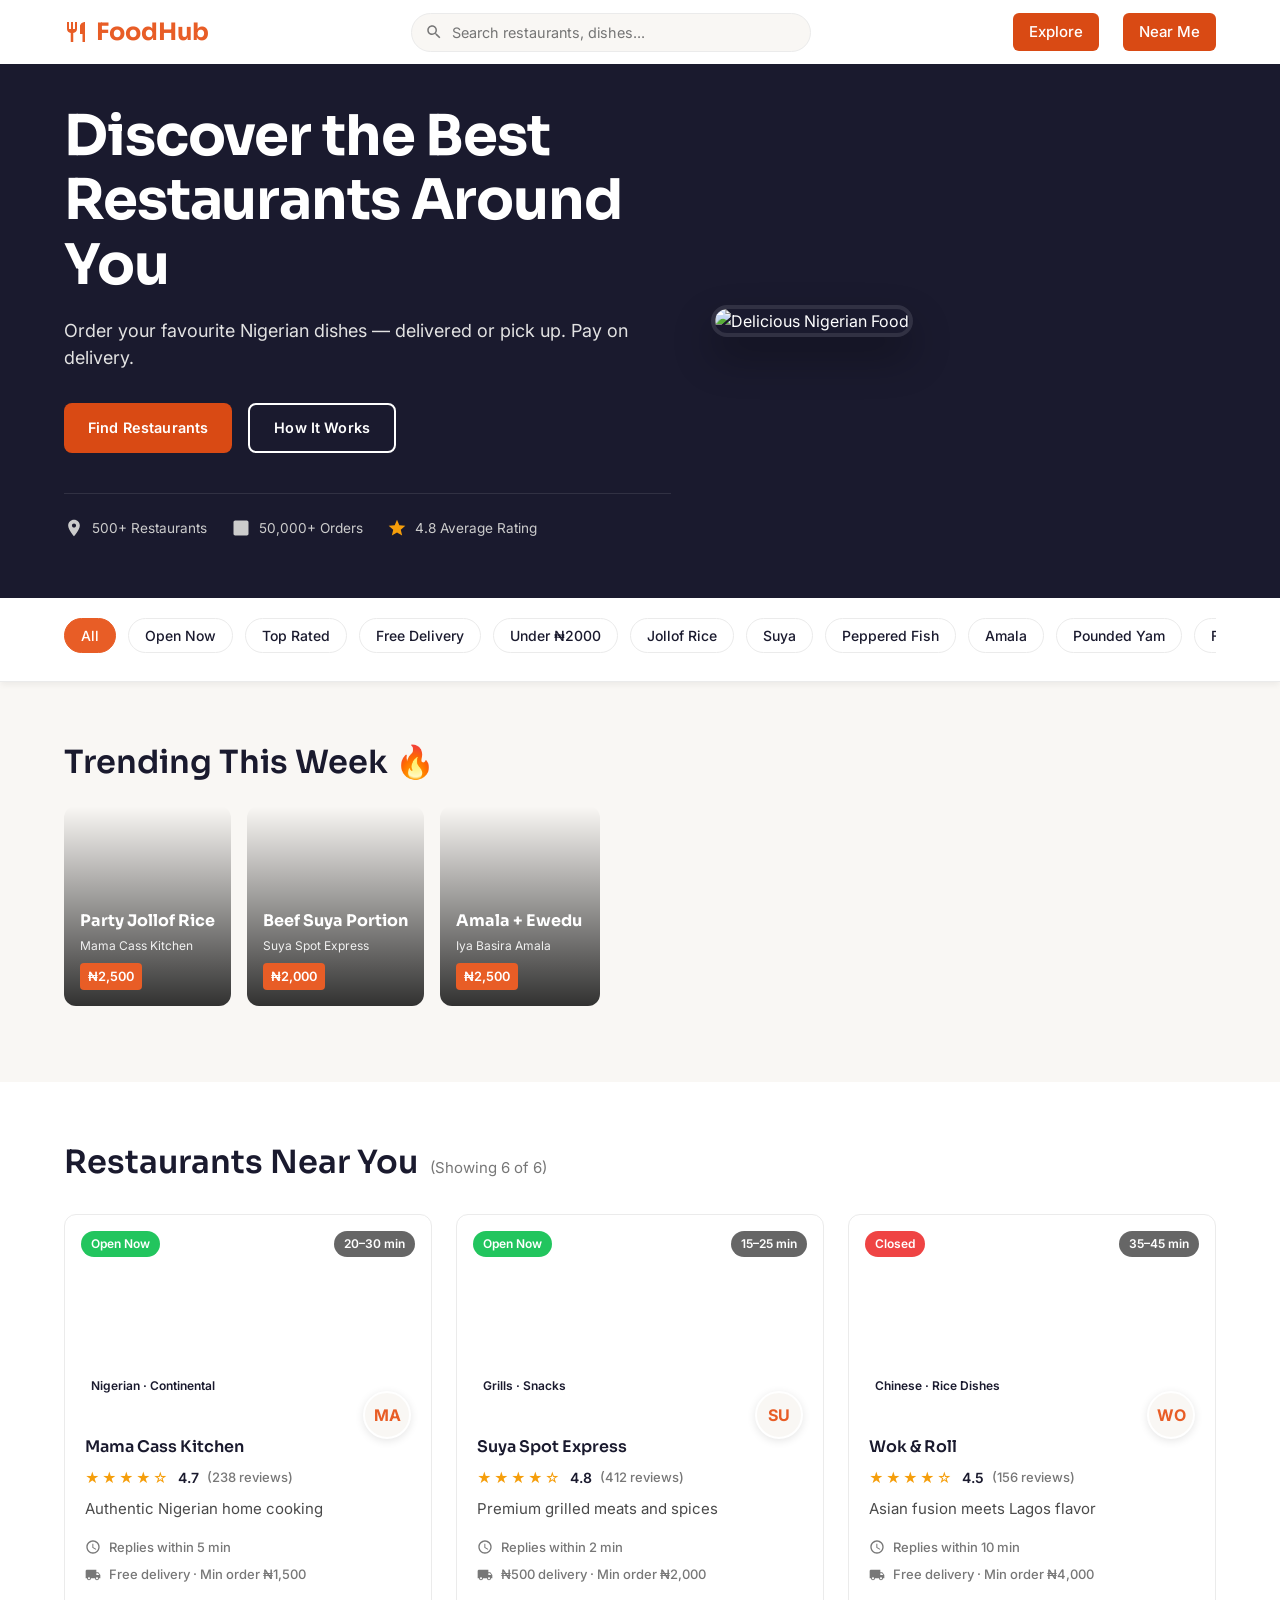
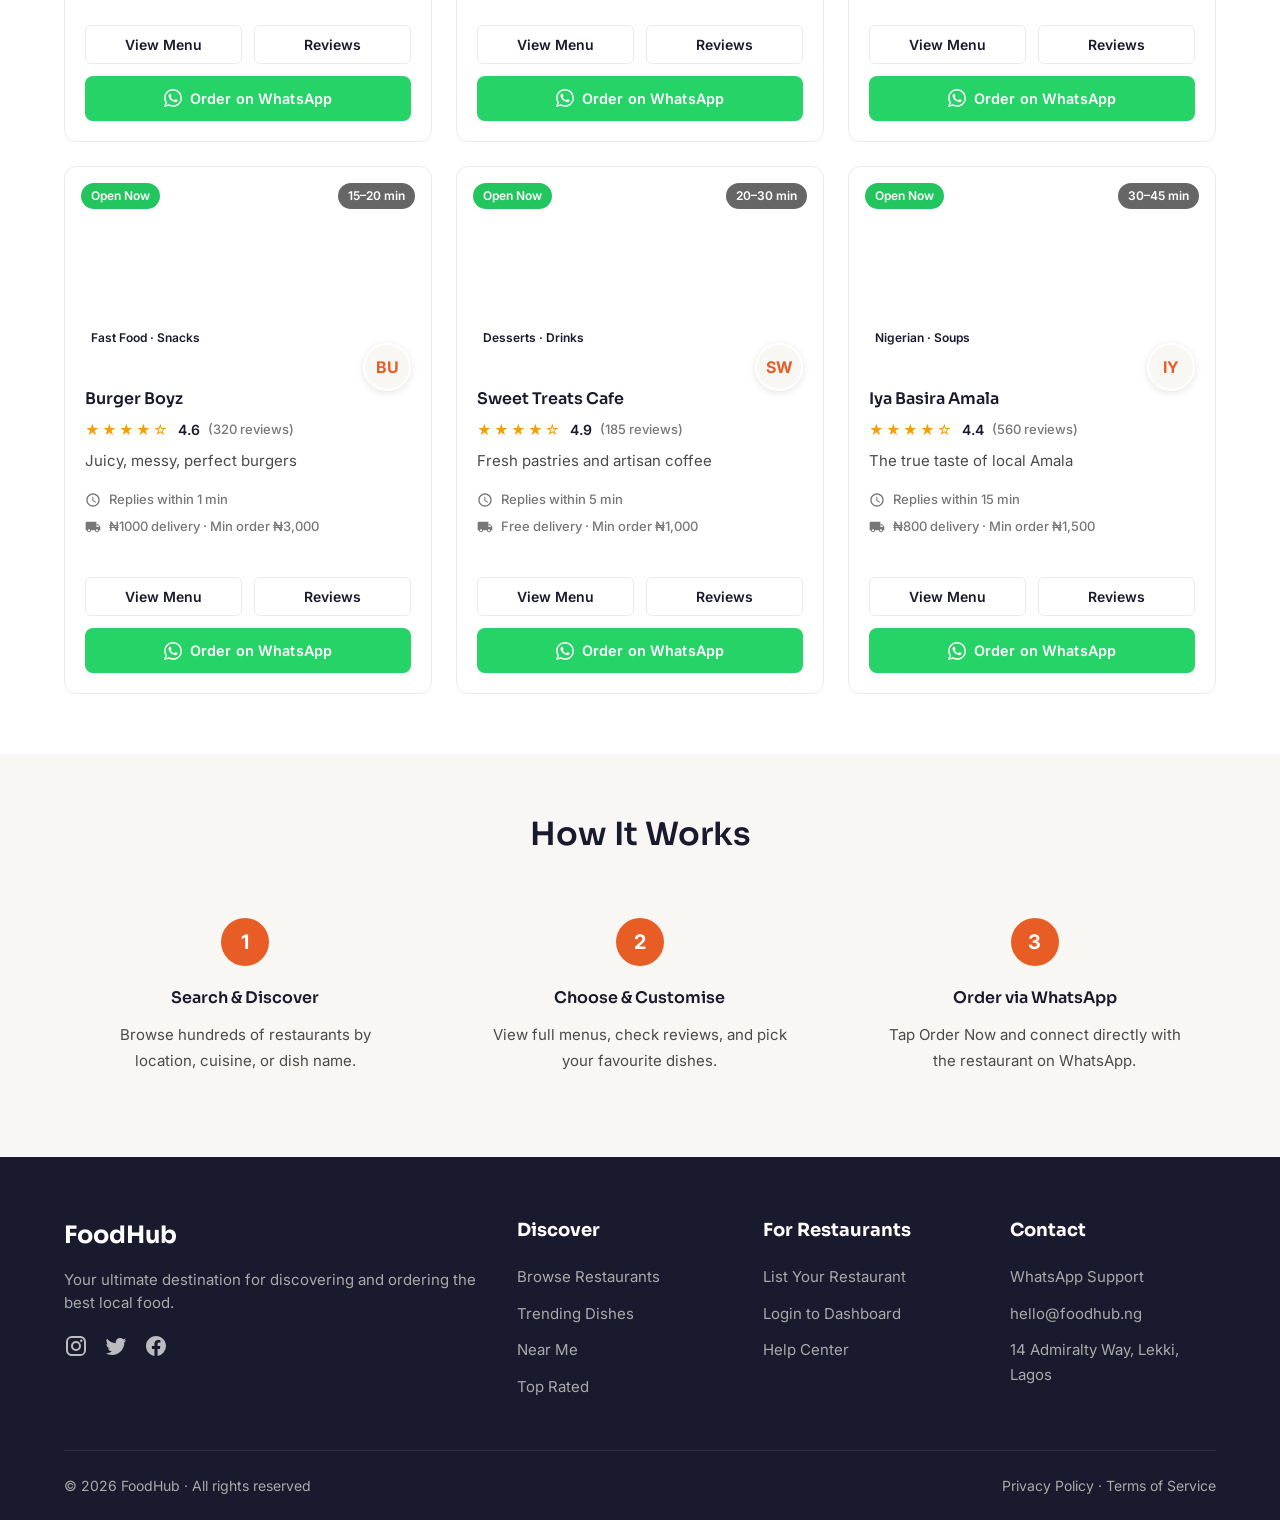
==== commit 09dbdce5: "Updated the images" ====
--- a/foodhub/index.html
+++ b/foodhub/index.html
@@ -1,609 +1,609 @@
-<!doctype html>
-<html lang="en">
-  <head>
-    <meta charset="UTF-8" />
-    <meta name="viewport" content="width=device-width, initial-scale=1.0" />
-    <title>FoodHub — Restaurant Discovery Marketplace</title>
-   <link rel="stylesheet" href="./style.css">
-  </head>
-  <body>
-    <!-- 1. STICKY HEADER / NAVBAR -->
-    <header class="navbar" id="navbar">
-      <a href="#hero" class="logo" style="display: flex; align-items: center">
-        <svg
-          viewBox="0 0 24 24"
-          width="24"
-          height="24"
-          fill="currentColor"
-          style="margin-right: 8px"
-        >
-          <path
-            d="M11 9H9V2H7v7H5V2H3v7c0 2.12 1.66 3.84 3.75 3.97V22h2.5v-9.03C11.34 12.84 13 11.12 13 9V2h-2v7zm5-3v8h2.5v8H21V2c-2.76 0-5 2.24-5 4z"
-          />
-        </svg>
-        FoodHub
-      </a>
-
-      <div class="nav-search">
-        <svg viewBox="0 0 24 24" width="18" height="18">
-          <path
-            d="M15.5 14h-.79l-.28-.27C15.41 12.59 16 11.11 16 9.5 16 5.91 13.09 3 9.5 3S3 5.91 3 9.5 5.91 16 9.5 16c1.61 0 3.09-.59 4.23-1.57l.27.28v.79l5 4.99L20.49 19l-4.99-5zm-6 0C7.01 14 5 11.99 5 9.5S7.01 5 9.5 5 14 7.01 14 9.5 11.99 14 9.5 14z"
-          />
-        </svg>
-        <label for="nav-search-input" class="visually-hidden"
-          >Search restaurants, dishes...</label
-        >
-        <input
-          type="text"
-          placeholder="Search restaurants, dishes..."
-          id="nav-search-input"
-        />
-      </div>
-
-      <nav class="nav-links">
-        <a href="#restaurants">Explore</a>
-        <a href="#search">Near Me</a>
-        <!-- <a href="#">Log In</a>
-            <a href="#" class="btn-signup">Sign Up</a> -->
-      </nav>
-
-      <button
-        class="mobile-menu-btn"
-        id="mobile-menu-btn"
-        aria-label="Open main menu"
-        aria-controls="mobile-drawer"
-        aria-expanded="false"
-      >
-        <svg
-          viewBox="0 0 24 24"
-          width="28"
-          height="28"
-          fill="var(--text-primary)"
-        >
-          <path d="M3 18h18v-2H3v2zm0-5h18v-2H3v2zm0-7v2h18V6H3z" />
-        </svg>
-      </button>
-    </header>
-
-    <div class="mobile-drawer" id="mobile-drawer">
-      <button
-        class="drawer-close"
-        id="drawer-close"
-        aria-label="Close main menu"
-      >
-        &times;
-      </button>
-      <a href="#restaurants" class="drawer-link">Explore</a>
-      <a href="#search" class="drawer-link">Near Me</a>
-      <!-- <a href="#footer" class="drawer-link">Log In</a>
-        <a href="#footer" class="drawer-link" style="color: var(--primary);">Sign Up</a> -->
-    </div>
-
-    <!-- 2. HERO SECTION -->
-    <section class="hero" id="hero">
-      <div class="hero-container">
-        <div class="hero-content">
-          <h1 class="display-heading">
-            Discover the Best Restaurants Around You
-          </h1>
-          <p>
-            Order your favourite Nigerian dishes — delivered or pick up. Pay on
-            delivery.
-          </p>
-
-          <div class="hero-ctas">
-            <a href="#search" class="btn btn-primary btn-text"
-              >Find Restaurants</a
-            >
-            <a href="#how-it-works" class="btn btn-outline btn-text"
-              >How It Works</a
-            >
-          </div>
-
-          <div class="trust-indicators">
-            <div class="trust-item">
-              <svg
-                viewBox="0 0 24 24"
-                width="20"
-                height="20"
-                fill="currentColor"
-              >
-                <path
-                  d="M12 2C8.13 2 5 5.13 5 9c0 5.25 7 13 7 13s7-7.75 7-13c0-3.87-3.13-7-7-7zm0 9.5c-1.38 0-2.5-1.12-2.5-2.5s1.12-2.5 2.5-2.5 2.5 1.12 2.5 2.5-1.12 2.5-2.5 2.5z"
-                />
-              </svg>
-              500+ Restaurants
-            </div>
-            <div class="trust-item">
-              <svg
-                viewBox="0 0 24 24"
-                width="20"
-                height="20"
-                fill="currentColor"
-              >
-                <path
-                  d="M19 3H5c-1.1 0-2 .9-2 2v14c0 1.1.9 2 2 2h14c1.1 0 2-.9 2-2V5c0-1.1-.9-2-2-2zm-7 9h-2V7h-2v5H6v-2H4v6h16v-6h-2v2h-2v-5h-2v5z"
-                />
-              </svg>
-              50,000+ Orders
-            </div>
-            <div class="trust-item">
-              <svg
-                viewBox="0 0 24 24"
-                width="20"
-                height="20"
-                fill="var(--warning)"
-              >
-                <path
-                  d="M12 17.27L18.18 21l-1.64-7.03L22 9.24l-7.19-.61L12 2 9.19 8.63 2 9.24l5.46 4.73L5.82 21z"
-                />
-              </svg>
-              4.8 Average Rating
-            </div>
-          </div>
-        </div>
-        <div class="hero-image-wrapper">
-          <img
-            src="https://images.unsplash.com/photo-1555939594-58d7cb561ad1?auto=format&fit=crop&w=1200&q=80"
-            alt="Delicious Nigerian Food"
-            class="hero-main-img"
-          />
-          <!-- <div class="hero-floating-card">
-                    <div style="background: var(--primary); color: #fff; width: 40px; height: 40px; border-radius: 50%; display: flex; align-items: center; justify-content: center; font-weight: bold;">
-                        <svg viewBox="0 0 24 24" width="20" height="20" fill="currentColor"><path d="M9 16.17L4.83 12l-1.42 1.41L9 19 21 7l-1.41-1.41z"/></svg>
-                    </div>
-                    <div>
-                        <div style="font-weight: 700; font-size: 0.9rem;">Fast Delivery</div>
-                        <div style="font-size: 0.75rem; color: var(--text-secondary);">Average 25 mins</div>
-                    </div>
-                </div> -->
-        </div>
-      </div>
-    </section>
-
-    <!-- 3. SEARCH & FILTER BAR -->
-    <section class="search-bar-section bg-white" id="search">
-
-      <!-- 4. CATEGORY PILLS -->
-      <div class="category-pills" id="filter-pills">
-        <button class="pill active" data-filter="All">All</button>
-        <button class="pill" data-filter="Open Now">Open Now</button>
-        <button class="pill" data-filter="Top Rated">Top Rated</button>
-        <button class="pill" data-filter="Free Delivery">Free Delivery</button>
-        <button class="pill" data-filter="Under ₦2000">Under ₦2000</button>
-        <button class="pill" data-filter="Jollof Rice">Jollof Rice</button>
-        <button class="pill" data-filter="Suya">Suya</button>
-        <button class="pill" data-filter="Peppered Fish">Peppered Fish</button>
-        <button class="pill" data-filter="Amala">Amala</button>
-        <button class="pill" data-filter="Pounded Yam">Pounded Yam</button>
-        <button class="pill" data-filter="Fried Rice">Fried Rice</button>
-      </div>
-    </section>
-
-    <!-- 5. TRENDING DISHES SECTION -->
-    <section class="trending-section bg-surface" id="trending">
-      <h2 class="section-heading trending-header">Trending This Week 🔥</h2>
-      <div class="trending-row" id="trending-container">
-        <!-- Injected via JS -->
-      </div>
-    </section>
-
-    <!-- 6. FEATURED RESTAURANTS GRID -->
-    <section class="restaurants-section bg-white" id="restaurants">
-      <div class="restaurants-header">
-        <h2 class="section-heading">Restaurants Near You</h2>
-        <span class="result-count" id="result-count">(Showing 6 of 6)</span>
-      </div>
-      <div class="restaurant-grid" id="restaurant-grid">
-        <!-- Injected via JS -->
-      </div>
-    </section>
-
-    <!-- 7. HOW IT WORKS SECTION -->
-    <section class="how-it-works bg-surface" id="how-it-works">
-      <h2 class="section-heading" style="text-align: center">How It Works</h2>
-      <div class="steps-container">
-        <div class="step-card">
-          <div class="step-number">1</div>
-          <h3 class="card-title">Search & Discover</h3>
-          <p class="body-copy">
-            Browse hundreds of restaurants by location, cuisine, or dish name.
-          </p>
-        </div>
-        <div class="step-card">
-          <div class="step-number">2</div>
-          <h3 class="card-title">Choose & Customise</h3>
-          <p class="body-copy">
-            View full menus, check reviews, and pick your favourite dishes.
-          </p>
-        </div>
-        <div class="step-card">
-          <div class="step-number">3</div>
-          <h3 class="card-title">Order via WhatsApp</h3>
-          <p class="body-copy">
-            Tap Order Now and connect directly with the restaurant on WhatsApp.
-          </p>
-        </div>
-      </div>
-    </section>
-
-    <!-- 8. FOOTER -->
-    <footer class="footer" id="footer">
-      <section style="padding-bottom: 0">
-        <div class="footer-grid">
-          <div class="footer-col">
-            <a
-              href="#hero"
-              class="logo"
-              style="color: #fff; display: inline-block; margin-bottom: 16px"
-              >FoodHub</a
-            >
-            <p>
-              Your ultimate destination for discovering and ordering the best
-              local food.
-            </p>
-            <div class="social-icons">
-              <a href="#" aria-label="Instagram"
-                ><svg viewBox="0 0 24 24">
-                  <path
-                    d="M7.8 2h8.4C19.4 2 22 4.6 22 7.8v8.4a5.8 5.8 0 0 1-5.8 5.8H7.8C4.6 22 2 19.4 2 16.2V7.8A5.8 5.8 0 0 1 7.8 2m-.2 2A3.6 3.6 0 0 0 4 7.6v8.8C4 18.39 5.61 20 7.6 20h8.8a3.6 3.6 0 0 0 3.6-3.6V7.6C20 5.61 18.39 4 16.4 4H7.6m9.65 1.5a1.25 1.25 0 0 1 1.25 1.25A1.25 1.25 0 0 1 17.25 8 1.25 1.25 0 0 1 16 6.75a1.25 1.25 0 0 1 1.25-1.25M12 7a5 5 0 0 1 5 5 5 5 0 0 1-5 5 5 5 0 0 1-5-5 5 5 0 0 1 5-5m0 2a3 3 0 0 0-3 3 3 3 0 0 0 3 3 3 3 0 0 0 3-3 3 3 0 0 0-3-3z"
-                  /></svg
-              ></a>
-              <a href="#" aria-label="Twitter"
-                ><svg viewBox="0 0 24 24">
-                  <path
-                    d="M22.46 6c-.77.35-1.6.58-2.46.69.88-.53 1.56-1.37 1.88-2.38-.83.5-1.75.85-2.72 1.05C18.37 4.5 17.26 4 16 4c-2.35 0-4.27 1.92-4.27 4.29 0 .34.04.67.11.98C8.28 9.09 5.11 7.38 3 4.79c-.37.63-.58 1.37-.58 2.15 0 1.49.75 2.81 1.91 3.56-.71 0-1.37-.2-1.95-.5v.05c0 2.08 1.48 3.82 3.44 4.21a4.22 4.22 0 0 1-1.93.07 4.28 4.28 0 0 0 4 2.98 8.521 8.521 0 0 1-5.33 1.84c-.34 0-.68-.02-1.02-.06C3.44 20.29 5.7 21 8.12 21 16 21 20.33 14.46 20.33 8.79c0-.19 0-.37-.01-.56.84-.6 1.56-1.36 2.14-2.23z"
-                  /></svg
-              ></a>
-              <a href="#" aria-label="Facebook"
-                ><svg viewBox="0 0 24 24">
-                  <path
-                    d="M12 2.04C6.5 2.04 2 6.53 2 12.06C2 17.06 5.66 21.21 10.44 21.96V14.96H7.9V12.06H10.44V9.85C10.44 7.34 11.93 5.96 14.22 5.96C15.31 5.96 16.45 6.15 16.45 6.15V8.62H15.19C13.95 8.62 13.56 9.39 13.56 10.18V12.06H16.34L15.89 14.96H13.56V21.96A10 10 0 0 0 22 12.06C22 6.53 17.5 2.04 12 2.04Z"
-                  /></svg
-              ></a>
-            </div>
-          </div>
-          <div class="footer-col">
-            <h4>Discover</h4>
-            <ul class="footer-links">
-              <li><a href="#restaurants">Browse Restaurants</a></li>
-              <li><a href="#trending">Trending Dishes</a></li>
-              <li><a href="#search">Near Me</a></li>
-              <li><a href="#restaurants">Top Rated</a></li>
-            </ul>
-          </div>
-          <div class="footer-col">
-            <h4>For Restaurants</h4>
-            <ul class="footer-links">
-              <li><a href="#footer">List Your Restaurant</a></li>
-              <li><a href="#footer">Login to Dashboard</a></li>
-              <li><a href="#footer">Help Center</a></li>
-            </ul>
-          </div>
-          <div class="footer-col">
-            <h4>Contact</h4>
-            <ul class="footer-links">
-              <li>
-                <a href="https://wa.me/2348012345678" target="_blank"
-                  >WhatsApp Support</a
-                >
-              </li>
-              <li><a href="mailto:hello@foodhub.ng">hello@foodhub.ng</a></li>
-              <li>
-                <a
-                  href="https://maps.google.com/?q=14+Admiralty+Way+Lekki+Lagos"
-                  target="_blank"
-                  >14 Admiralty Way, Lekki, Lagos</a
-                >
-              </li>
-            </ul>
-          </div>
-        </div>
-        <div class="footer-bottom">
-          <p>© 2026 FoodHub · All rights reserved</p>
-          <p>Privacy Policy · Terms of Service</p>
-        </div>
-      </section>
-    </footer>
-
-    <!-- 9. RESTAURANT MODAL (FULL PROFILE) -->
-    <div
-      class="modal"
-      id="restaurant-modal"
-      role="dialog"
-      aria-modal="true"
-      aria-labelledby="modal-title"
-    >
-      <div class="modal-backdrop" id="modal-backdrop"></div>
-      <div class="modal-content">
-        <div class="modal-header">
-          <h2
-            class="section-heading"
-            id="modal-title"
-            style="font-size: 1.5rem"
-          >
-            Restaurant Name
-          </h2>
-          <button
-            class="btn-close"
-            id="modal-close"
-            aria-label="Close restaurant details"
-          >
-            &times;
-          </button>
-        </div>
-
-        <div class="modal-tabs" role="tablist" aria-labelledby="modal-title">
-          <button
-            class="tab-btn active"
-            id="tab-overview"
-            data-tab="overview"
-            role="tab"
-            aria-selected="true"
-            aria-controls="pane-overview"
-          >
-            Overview
-          </button>
-          <button
-            class="tab-btn"
-            id="tab-menu"
-            data-tab="menu"
-            role="tab"
-            aria-selected="false"
-            aria-controls="pane-menu"
-          >
-            Menu
-          </button>
-          <button
-            class="tab-btn"
-            id="tab-reviews"
-            data-tab="reviews"
-            role="tab"
-            aria-selected="false"
-            aria-controls="pane-reviews"
-          >
-            Reviews
-          </button>
-          <button
-            class="tab-btn"
-            id="tab-staff"
-            data-tab="staff"
-            role="tab"
-            aria-selected="false"
-            aria-controls="pane-staff"
-          >
-            Staff
-          </button>
-        </div>
-
-        <div class="modal-body">
-          <!-- TAB 1: OVERVIEW -->
-          <div
-            class="tab-pane active"
-            id="pane-overview"
-            role="tabpanel"
-            aria-labelledby="tab-overview"
-          >
-            <div class="overview-banner" id="modal-banner"></div>
-            <div class="overview-header">
-              <div class="overview-logo" id="modal-logo">MC</div>
-              <div>
-                <h3
-                  class="card-title"
-                  id="modal-tagline"
-                  style="font-size: 1.25rem; margin-bottom: 4px"
-                >
-                  Tagline
-                </h3>
-                <span class="label-text" id="modal-cuisines">Cuisines</span>
-              </div>
-            </div>
-
-            <div class="overview-details-grid">
-              <div class="detail-card">
-                <svg viewBox="0 0 24 24">
-                  <path
-                    d="M12 2C8.13 2 5 5.13 5 9c0 5.25 7 13 7 13s7-7.75 7-13c0-3.87-3.13-7-7-7zm0 9.5c-1.38 0-2.5-1.12-2.5-2.5s1.12-2.5 2.5-2.5 2.5 1.12 2.5 2.5-1.12 2.5-2.5 2.5z"
-                  />
-                </svg>
-                <div>
-                  <div class="detail-label">Location</div>
-                  <div class="detail-value" id="modal-address">Address</div>
-                </div>
-              </div>
-              <div class="detail-card">
-                <svg viewBox="0 0 24 24">
-                  <path
-                    d="M11.99 2C6.47 2 2 6.48 2 12s4.47 10 9.99 10C17.52 22 22 17.52 22 12S17.52 2 11.99 2zM12 20c-4.42 0-8-3.58-8-8s3.58-8 8-8 8 3.58 8 8-3.58 8-8 8zm.5-13H11v6l5.25 3.15.75-1.23-4.5-2.67z"
-                  />
-                </svg>
-                <div>
-                  <div class="detail-label">Opening Hours</div>
-                  <div class="detail-value" id="modal-hours">Hours</div>
-                </div>
-              </div>
-              <div class="detail-card">
-                <svg viewBox="0 0 24 24">
-                  <path
-                    d="M20 2H4c-1.1 0-1.99.9-1.99 2L2 22l4-4h14c1.1 0 2-.9 2-2V4c0-1.1-.9-2-2-2zM9 11H7V9h2v2zm4 0h-2V9h2v2zm4 0h-2V9h2v2z"
-                  />
-                </svg>
-                <div>
-                  <div class="detail-label">Response Time</div>
-                  <div class="detail-value" id="modal-response">Quick</div>
-                </div>
-              </div>
-              <div class="detail-card">
-                <svg viewBox="0 0 24 24">
-                  <path
-                    d="M20 8h-3V4H3c-1.1 0-2 .9-2 2v11h2c0 1.66 1.34 3 3 3s3-1.34 3-3h6c0 1.66 1.34 3 3 3s3-1.34 3-3h2v-5l-3-4zM6 18.5c-.83 0-1.5-.67-1.5-1.5s.67-1.5 1.5-1.5 1.5.67 1.5 1.5-.67 1.5-1.5 1.5zm13.5-9l1.96 2.5H17V9.5h2.5zm-1.5 9c-.83 0-1.5-.67-1.5-1.5s.67-1.5 1.5-1.5 1.5.67 1.5 1.5-.67 1.5-1.5 1.5z"
-                  />
-                </svg>
-                <div>
-                  <div class="detail-label">Delivery Info</div>
-                  <div class="detail-value" id="modal-delivery">Fee</div>
-                </div>
-              </div>
-            </div>
-
-            <div style="padding: 0 24px 24px">
-              <a
-                href="#"
-                class="btn btn-whatsapp btn-text"
-                id="modal-whatsapp-btn"
-                target="_blank"
-              >
-                <svg
-                  viewBox="0 0 24 24"
-                  width="20"
-                  height="20"
-                  fill="currentColor"
-                >
-                  <path
-                    d="M17.472 14.382c-.297-.149-1.758-.867-2.03-.967-.273-.099-.471-.148-.67.15-.197.297-.767.966-.94 1.164-.173.199-.347.223-.644.075-.297-.15-1.255-.463-2.39-1.475-.883-.788-1.48-1.761-1.653-2.059-.173-.297-.018-.458.13-.606.134-.133.298-.347.446-.52.149-.174.198-.298.298-.497.099-.198.05-.371-.025-.52-.075-.149-.669-1.612-.916-2.207-.242-.579-.487-.5-.669-.51-.173-.008-.371-.01-.57-.01-.198 0-.52.074-.792.372-.272.297-1.04 1.016-1.04 2.479 0 1.462 1.065 2.875 1.213 3.074.149.198 2.096 3.2 5.077 4.487.709.306 1.262.489 1.694.625.712.227 1.36.195 1.871.118.571-.085 1.758-.719 2.006-1.413.248-.694.248-1.289.173-1.413-.074-.124-.272-.198-.57-.347m-5.421 7.403h-.004a9.87 9.87 0 01-5.031-1.378l-.361-.214-3.741.982.998-3.648-.235-.374a9.86 9.86 0 01-1.51-5.26c.001-5.45 4.436-9.884 9.888-9.884 2.64 0 5.122 1.03 6.988 2.898a9.825 9.825 0 012.893 6.994c-.003 5.45-4.437 9.884-9.885 9.884m8.413-18.297A11.815 11.815 0 0012.05 0C5.495 0 .16 5.335.157 11.892c0 2.096.547 4.142 1.588 5.945L.057 24l6.305-1.654a11.882 11.882 0 005.683 1.448h.005c6.554 0 11.89-5.335 11.893-11.893a11.821 11.821 0 00-3.48-8.413z"
-                  />
-                </svg>
-                Chat Now on WhatsApp
-              </a>
-            </div>
-          </div>
-
-          <!-- TAB 2: MENU -->
-          <div
-            class="tab-pane"
-            id="pane-menu"
-            role="tabpanel"
-            aria-labelledby="tab-menu"
-          >
-            <div id="modal-menu-container"></div>
-          </div>
-
-          <!-- TAB 3: REVIEWS -->
-          <div
-            class="tab-pane"
-            id="pane-reviews"
-            role="tabpanel"
-            aria-labelledby="tab-reviews"
-          >
-            <!-- New Review Form -->
-            <div class="review-form-container">
-              <h4 class="card-title">Leave a Review</h4>
-              <form id="review-form">
-                <fieldset class="form-group">
-                  <legend>Your Rating</legend>
-                  <div class="rating-input">
-                    <input
-                      type="radio"
-                      name="rating"
-                      value="5"
-                      id="r5"
-                      class="star-radio"
-                      checked
-                    /><label for="r5" class="star-label">★</label>
-                    <input
-                      type="radio"
-                      name="rating"
-                      value="4"
-                      id="r4"
-                      class="star-radio"
-                    /><label for="r4" class="star-label">★</label>
-                    <input
-                      type="radio"
-                      name="rating"
-                      value="3"
-                      id="r3"
-                      class="star-radio"
-                    /><label for="r3" class="star-label">★</label>
-                    <input
-                      type="radio"
-                      name="rating"
-                      value="2"
-                      id="r2"
-                      class="star-radio"
-                    /><label for="r2" class="star-label">★</label>
-                    <input
-                      type="radio"
-                      name="rating"
-                      value="1"
-                      id="r1"
-                      class="star-radio"
-                    /><label for="r1" class="star-label">★</label>
-                  </div>
-                </fieldset>
-                <div class="form-group">
-                  <label for="review-dish">What did you order?</label>
-                  <input
-                    type="text"
-                    id="review-dish"
-                    placeholder="e.g. Party Jollof Rice"
-                    required
-                  />
-                </div>
-                <div class="form-group">
-                  <label for="review-comment">Your Comment</label>
-                  <textarea
-                    id="review-comment"
-                    rows="3"
-                    placeholder="Tell us about your experience..."
-                    required
-                  ></textarea>
-                </div>
-                <button
-                  type="submit"
-                  class="btn btn-primary btn-text"
-                  style="width: 100%"
-                >
-                  Post Review
-                </button>
-              </form>
-            </div>
-
-            <div class="reviews-summary">
-              <div style="text-align: center">
-                <div class="rating-large" id="modal-rating-large">4.7</div>
-                <div
-                  class="stars"
-                  id="modal-rating-stars"
-                  style="font-size: 1.25rem; margin: 8px 0"
-                >
-                  ★★★★★
-                </div>
-                <div class="label-text" id="modal-review-count">
-                  238 reviews
-                </div>
-              </div>
-              <div class="rating-bars" id="modal-rating-bars">
-                <!-- Injected via JS -->
-              </div>
-            </div>
-
-            <div class="top-dishes">
-              <h4 class="card-title">Best dishes at this restaurant</h4>
-              <div id="modal-dish-ratings"></div>
-            </div>
-
-            <div>
-              <h4 class="card-title" style="margin-bottom: 16px">
-                Customer Reviews
-              </h4>
-              <div id="modal-reviews-list"></div>
-            </div>
-          </div>
-
-          <!-- TAB 4: STAFF -->
-          <div
-            class="tab-pane"
-            id="pane-staff"
-            role="tabpanel"
-            aria-labelledby="tab-staff"
-          >
-            <div class="staff-grid" id="modal-staff-grid"></div>
-          </div>
-        </div>
-      </div>
-    </div>
-
-    <!-- JAVASCRIPT LOGIC -->
-    <script src="./script.js"></script>
-  </body>
-</html>
+<!doctype html>
+<html lang="en">
+  <head>
+    <meta charset="UTF-8" />
+    <meta name="viewport" content="width=device-width, initial-scale=1.0" />
+    <title>FoodHub — Restaurant Discovery Marketplace</title>
+   <link rel="stylesheet" href="./style.css">
+  </head>
+  <body>
+    <!-- 1. STICKY HEADER / NAVBAR -->
+    <header class="navbar" id="navbar">
+      <a href="#hero" class="logo" style="display: flex; align-items: center">
+        <svg
+          viewBox="0 0 24 24"
+          width="24"
+          height="24"
+          fill="currentColor"
+          style="margin-right: 8px"
+        >
+          <path
+            d="M11 9H9V2H7v7H5V2H3v7c0 2.12 1.66 3.84 3.75 3.97V22h2.5v-9.03C11.34 12.84 13 11.12 13 9V2h-2v7zm5-3v8h2.5v8H21V2c-2.76 0-5 2.24-5 4z"
+          />
+        </svg>
+        FoodHub
+      </a>
+
+      <div class="nav-search">
+        <svg viewBox="0 0 24 24" width="18" height="18">
+          <path
+            d="M15.5 14h-.79l-.28-.27C15.41 12.59 16 11.11 16 9.5 16 5.91 13.09 3 9.5 3S3 5.91 3 9.5 5.91 16 9.5 16c1.61 0 3.09-.59 4.23-1.57l.27.28v.79l5 4.99L20.49 19l-4.99-5zm-6 0C7.01 14 5 11.99 5 9.5S7.01 5 9.5 5 14 7.01 14 9.5 11.99 14 9.5 14z"
+          />
+        </svg>
+        <label for="nav-search-input" class="visually-hidden"
+          >Search restaurants, dishes...</label
+        >
+        <input
+          type="text"
+          placeholder="Search restaurants, dishes..."
+          id="nav-search-input"
+        />
+      </div>
+
+      <nav class="nav-links">
+        <a href="#restaurants">Explore</a>
+        <a href="#search">Near Me</a>
+        <!-- <a href="#">Log In</a>
+            <a href="#" class="btn-signup">Sign Up</a> -->
+      </nav>
+
+      <button
+        class="mobile-menu-btn"
+        id="mobile-menu-btn"
+        aria-label="Open main menu"
+        aria-controls="mobile-drawer"
+        aria-expanded="false"
+      >
+        <svg
+          viewBox="0 0 24 24"
+          width="28"
+          height="28"
+          fill="var(--text-primary)"
+        >
+          <path d="M3 18h18v-2H3v2zm0-5h18v-2H3v2zm0-7v2h18V6H3z" />
+        </svg>
+      </button>
+    </header>
+
+    <div class="mobile-drawer" id="mobile-drawer">
+      <button
+        class="drawer-close"
+        id="drawer-close"
+        aria-label="Close main menu"
+      >
+        &times;
+      </button>
+      <a href="#restaurants" class="drawer-link">Explore</a>
+      <a href="#search" class="drawer-link">Near Me</a>
+      <!-- <a href="#footer" class="drawer-link">Log In</a>
+        <a href="#footer" class="drawer-link" style="color: var(--primary);">Sign Up</a> -->
+    </div>
+
+    <!-- 2. HERO SECTION -->
+    <section class="hero" id="hero">
+      <div class="hero-container">
+        <div class="hero-content">
+          <h1 class="display-heading">
+            Discover the Best Restaurants Around You
+          </h1>
+          <p>
+            Order your favourite Nigerian dishes — delivered or pick up. Pay on
+            delivery.
+          </p>
+
+          <div class="hero-ctas">
+            <a href="#search" class="btn btn-primary btn-text"
+              >Find Restaurants</a
+            >
+            <a href="#how-it-works" class="btn btn-outline btn-text"
+              >How It Works</a
+            >
+          </div>
+
+          <div class="trust-indicators">
+            <div class="trust-item">
+              <svg
+                viewBox="0 0 24 24"
+                width="20"
+                height="20"
+                fill="currentColor"
+              >
+                <path
+                  d="M12 2C8.13 2 5 5.13 5 9c0 5.25 7 13 7 13s7-7.75 7-13c0-3.87-3.13-7-7-7zm0 9.5c-1.38 0-2.5-1.12-2.5-2.5s1.12-2.5 2.5-2.5 2.5 1.12 2.5 2.5-1.12 2.5-2.5 2.5z"
+                />
+              </svg>
+              500+ Restaurants
+            </div>
+            <div class="trust-item">
+              <svg
+                viewBox="0 0 24 24"
+                width="20"
+                height="20"
+                fill="currentColor"
+              >
+                <path
+                  d="M19 3H5c-1.1 0-2 .9-2 2v14c0 1.1.9 2 2 2h14c1.1 0 2-.9 2-2V5c0-1.1-.9-2-2-2zm-7 9h-2V7h-2v5H6v-2H4v6h16v-6h-2v2h-2v-5h-2v5z"
+                />
+              </svg>
+              50,000+ Orders
+            </div>
+            <div class="trust-item">
+              <svg
+                viewBox="0 0 24 24"
+                width="20"
+                height="20"
+                fill="var(--warning)"
+              >
+                <path
+                  d="M12 17.27L18.18 21l-1.64-7.03L22 9.24l-7.19-.61L12 2 9.19 8.63 2 9.24l5.46 4.73L5.82 21z"
+                />
+              </svg>
+              4.8 Average Rating
+            </div>
+          </div>
+        </div>
+        <div class="hero-image-wrapper">
+          <img
+            src="https://images.unsplash.com/photo-1555939594-58d7cb561ad1?w=800&q=80"
+            alt="Delicious Nigerian Food"
+            class="hero-main-img"
+          />
+          <!-- <div class="hero-floating-card">
+                    <div style="background: var(--primary); color: #fff; width: 40px; height: 40px; border-radius: 50%; display: flex; align-items: center; justify-content: center; font-weight: bold;">
+                        <svg viewBox="0 0 24 24" width="20" height="20" fill="currentColor"><path d="M9 16.17L4.83 12l-1.42 1.41L9 19 21 7l-1.41-1.41z"/></svg>
+                    </div>
+                    <div>
+                        <div style="font-weight: 700; font-size: 0.9rem;">Fast Delivery</div>
+                        <div style="font-size: 0.75rem; color: var(--text-secondary);">Average 25 mins</div>
+                    </div>
+                </div> -->
+        </div>
+      </div>
+    </section>
+
+    <!-- 3. SEARCH & FILTER BAR -->
+    <section class="search-bar-section bg-white" id="search">
+
+      <!-- 4. CATEGORY PILLS -->
+      <div class="category-pills" id="filter-pills">
+        <button class="pill active" data-filter="All">All</button>
+        <button class="pill" data-filter="Open Now">Open Now</button>
+        <button class="pill" data-filter="Top Rated">Top Rated</button>
+        <button class="pill" data-filter="Free Delivery">Free Delivery</button>
+        <button class="pill" data-filter="Under ₦2000">Under ₦2000</button>
+        <button class="pill" data-filter="Jollof Rice">Jollof Rice</button>
+        <button class="pill" data-filter="Suya">Suya</button>
+        <button class="pill" data-filter="Peppered Fish">Peppered Fish</button>
+        <button class="pill" data-filter="Amala">Amala</button>
+        <button class="pill" data-filter="Pounded Yam">Pounded Yam</button>
+        <button class="pill" data-filter="Fried Rice">Fried Rice</button>
+      </div>
+    </section>
+
+    <!-- 5. TRENDING DISHES SECTION -->
+    <section class="trending-section bg-surface" id="trending">
+      <h2 class="section-heading trending-header">Trending This Week 🔥</h2>
+      <div class="trending-row" id="trending-container">
+        <!-- Injected via JS -->
+      </div>
+    </section>
+
+    <!-- 6. FEATURED RESTAURANTS GRID -->
+    <section class="restaurants-section bg-white" id="restaurants">
+      <div class="restaurants-header">
+        <h2 class="section-heading">Restaurants Near You</h2>
+        <span class="result-count" id="result-count">(Showing 6 of 6)</span>
+      </div>
+      <div class="restaurant-grid" id="restaurant-grid">
+        <!-- Injected via JS -->
+      </div>
+    </section>
+
+    <!-- 7. HOW IT WORKS SECTION -->
+    <section class="how-it-works bg-surface" id="how-it-works">
+      <h2 class="section-heading" style="text-align: center">How It Works</h2>
+      <div class="steps-container">
+        <div class="step-card">
+          <div class="step-number">1</div>
+          <h3 class="card-title">Search & Discover</h3>
+          <p class="body-copy">
+            Browse hundreds of restaurants by location, cuisine, or dish name.
+          </p>
+        </div>
+        <div class="step-card">
+          <div class="step-number">2</div>
+          <h3 class="card-title">Choose & Customise</h3>
+          <p class="body-copy">
+            View full menus, check reviews, and pick your favourite dishes.
+          </p>
+        </div>
+        <div class="step-card">
+          <div class="step-number">3</div>
+          <h3 class="card-title">Order via WhatsApp</h3>
+          <p class="body-copy">
+            Tap Order Now and connect directly with the restaurant on WhatsApp.
+          </p>
+        </div>
+      </div>
+    </section>
+
+    <!-- 8. FOOTER -->
+    <footer class="footer" id="footer">
+      <section style="padding-bottom: 0">
+        <div class="footer-grid">
+          <div class="footer-col">
+            <a
+              href="#hero"
+              class="logo"
+              style="color: #fff; display: inline-block; margin-bottom: 16px"
+              >FoodHub</a
+            >
+            <p>
+              Your ultimate destination for discovering and ordering the best
+              local food.
+            </p>
+            <div class="social-icons">
+              <a href="#" aria-label="Instagram"
+                ><svg viewBox="0 0 24 24">
+                  <path
+                    d="M7.8 2h8.4C19.4 2 22 4.6 22 7.8v8.4a5.8 5.8 0 0 1-5.8 5.8H7.8C4.6 22 2 19.4 2 16.2V7.8A5.8 5.8 0 0 1 7.8 2m-.2 2A3.6 3.6 0 0 0 4 7.6v8.8C4 18.39 5.61 20 7.6 20h8.8a3.6 3.6 0 0 0 3.6-3.6V7.6C20 5.61 18.39 4 16.4 4H7.6m9.65 1.5a1.25 1.25 0 0 1 1.25 1.25A1.25 1.25 0 0 1 17.25 8 1.25 1.25 0 0 1 16 6.75a1.25 1.25 0 0 1 1.25-1.25M12 7a5 5 0 0 1 5 5 5 5 0 0 1-5 5 5 5 0 0 1-5-5 5 5 0 0 1 5-5m0 2a3 3 0 0 0-3 3 3 3 0 0 0 3 3 3 3 0 0 0 3-3 3 3 0 0 0-3-3z"
+                  /></svg
+              ></a>
+              <a href="#" aria-label="Twitter"
+                ><svg viewBox="0 0 24 24">
+                  <path
+                    d="M22.46 6c-.77.35-1.6.58-2.46.69.88-.53 1.56-1.37 1.88-2.38-.83.5-1.75.85-2.72 1.05C18.37 4.5 17.26 4 16 4c-2.35 0-4.27 1.92-4.27 4.29 0 .34.04.67.11.98C8.28 9.09 5.11 7.38 3 4.79c-.37.63-.58 1.37-.58 2.15 0 1.49.75 2.81 1.91 3.56-.71 0-1.37-.2-1.95-.5v.05c0 2.08 1.48 3.82 3.44 4.21a4.22 4.22 0 0 1-1.93.07 4.28 4.28 0 0 0 4 2.98 8.521 8.521 0 0 1-5.33 1.84c-.34 0-.68-.02-1.02-.06C3.44 20.29 5.7 21 8.12 21 16 21 20.33 14.46 20.33 8.79c0-.19 0-.37-.01-.56.84-.6 1.56-1.36 2.14-2.23z"
+                  /></svg
+              ></a>
+              <a href="#" aria-label="Facebook"
+                ><svg viewBox="0 0 24 24">
+                  <path
+                    d="M12 2.04C6.5 2.04 2 6.53 2 12.06C2 17.06 5.66 21.21 10.44 21.96V14.96H7.9V12.06H10.44V9.85C10.44 7.34 11.93 5.96 14.22 5.96C15.31 5.96 16.45 6.15 16.45 6.15V8.62H15.19C13.95 8.62 13.56 9.39 13.56 10.18V12.06H16.34L15.89 14.96H13.56V21.96A10 10 0 0 0 22 12.06C22 6.53 17.5 2.04 12 2.04Z"
+                  /></svg
+              ></a>
+            </div>
+          </div>
+          <div class="footer-col">
+            <h4>Discover</h4>
+            <ul class="footer-links">
+              <li><a href="#restaurants">Browse Restaurants</a></li>
+              <li><a href="#trending">Trending Dishes</a></li>
+              <li><a href="#search">Near Me</a></li>
+              <li><a href="#restaurants">Top Rated</a></li>
+            </ul>
+          </div>
+          <div class="footer-col">
+            <h4>For Restaurants</h4>
+            <ul class="footer-links">
+              <li><a href="#footer">List Your Restaurant</a></li>
+              <li><a href="#footer">Login to Dashboard</a></li>
+              <li><a href="#footer">Help Center</a></li>
+            </ul>
+          </div>
+          <div class="footer-col">
+            <h4>Contact</h4>
+            <ul class="footer-links">
+              <li>
+                <a href="https://wa.me/2348012345678" target="_blank"
+                  >WhatsApp Support</a
+                >
+              </li>
+              <li><a href="mailto:hello@foodhub.ng">hello@foodhub.ng</a></li>
+              <li>
+                <a
+                  href="https://maps.google.com/?q=14+Admiralty+Way+Lekki+Lagos"
+                  target="_blank"
+                  >14 Admiralty Way, Lekki, Lagos</a
+                >
+              </li>
+            </ul>
+          </div>
+        </div>
+        <div class="footer-bottom">
+          <p>© 2026 FoodHub · All rights reserved</p>
+          <p>Privacy Policy · Terms of Service</p>
+        </div>
+      </section>
+    </footer>
+
+    <!-- 9. RESTAURANT MODAL (FULL PROFILE) -->
+    <div
+      class="modal"
+      id="restaurant-modal"
+      role="dialog"
+      aria-modal="true"
+      aria-labelledby="modal-title"
+    >
+      <div class="modal-backdrop" id="modal-backdrop"></div>
+      <div class="modal-content">
+        <div class="modal-header">
+          <h2
+            class="section-heading"
+            id="modal-title"
+            style="font-size: 1.5rem"
+          >
+            Restaurant Name
+          </h2>
+          <button
+            class="btn-close"
+            id="modal-close"
+            aria-label="Close restaurant details"
+          >
+            &times;
+          </button>
+        </div>
+
+        <div class="modal-tabs" role="tablist" aria-labelledby="modal-title">
+          <button
+            class="tab-btn active"
+            id="tab-overview"
+            data-tab="overview"
+            role="tab"
+            aria-selected="true"
+            aria-controls="pane-overview"
+          >
+            Overview
+          </button>
+          <button
+            class="tab-btn"
+            id="tab-menu"
+            data-tab="menu"
+            role="tab"
+            aria-selected="false"
+            aria-controls="pane-menu"
+          >
+            Menu
+          </button>
+          <button
+            class="tab-btn"
+            id="tab-reviews"
+            data-tab="reviews"
+            role="tab"
+            aria-selected="false"
+            aria-controls="pane-reviews"
+          >
+            Reviews
+          </button>
+          <button
+            class="tab-btn"
+            id="tab-staff"
+            data-tab="staff"
+            role="tab"
+            aria-selected="false"
+            aria-controls="pane-staff"
+          >
+            Staff
+          </button>
+        </div>
+
+        <div class="modal-body">
+          <!-- TAB 1: OVERVIEW -->
+          <div
+            class="tab-pane active"
+            id="pane-overview"
+            role="tabpanel"
+            aria-labelledby="tab-overview"
+          >
+            <div class="overview-banner" id="modal-banner"></div>
+            <div class="overview-header">
+              <div class="overview-logo" id="modal-logo">MC</div>
+              <div>
+                <h3
+                  class="card-title"
+                  id="modal-tagline"
+                  style="font-size: 1.25rem; margin-bottom: 4px"
+                >
+                  Tagline
+                </h3>
+                <span class="label-text" id="modal-cuisines">Cuisines</span>
+              </div>
+            </div>
+
+            <div class="overview-details-grid">
+              <div class="detail-card">
+                <svg viewBox="0 0 24 24">
+                  <path
+                    d="M12 2C8.13 2 5 5.13 5 9c0 5.25 7 13 7 13s7-7.75 7-13c0-3.87-3.13-7-7-7zm0 9.5c-1.38 0-2.5-1.12-2.5-2.5s1.12-2.5 2.5-2.5 2.5 1.12 2.5 2.5-1.12 2.5-2.5 2.5z"
+                  />
+                </svg>
+                <div>
+                  <div class="detail-label">Location</div>
+                  <div class="detail-value" id="modal-address">Address</div>
+                </div>
+              </div>
+              <div class="detail-card">
+                <svg viewBox="0 0 24 24">
+                  <path
+                    d="M11.99 2C6.47 2 2 6.48 2 12s4.47 10 9.99 10C17.52 22 22 17.52 22 12S17.52 2 11.99 2zM12 20c-4.42 0-8-3.58-8-8s3.58-8 8-8 8 3.58 8 8-3.58 8-8 8zm.5-13H11v6l5.25 3.15.75-1.23-4.5-2.67z"
+                  />
+                </svg>
+                <div>
+                  <div class="detail-label">Opening Hours</div>
+                  <div class="detail-value" id="modal-hours">Hours</div>
+                </div>
+              </div>
+              <div class="detail-card">
+                <svg viewBox="0 0 24 24">
+                  <path
+                    d="M20 2H4c-1.1 0-1.99.9-1.99 2L2 22l4-4h14c1.1 0 2-.9 2-2V4c0-1.1-.9-2-2-2zM9 11H7V9h2v2zm4 0h-2V9h2v2zm4 0h-2V9h2v2z"
+                  />
+                </svg>
+                <div>
+                  <div class="detail-label">Response Time</div>
+                  <div class="detail-value" id="modal-response">Quick</div>
+                </div>
+              </div>
+              <div class="detail-card">
+                <svg viewBox="0 0 24 24">
+                  <path
+                    d="M20 8h-3V4H3c-1.1 0-2 .9-2 2v11h2c0 1.66 1.34 3 3 3s3-1.34 3-3h6c0 1.66 1.34 3 3 3s3-1.34 3-3h2v-5l-3-4zM6 18.5c-.83 0-1.5-.67-1.5-1.5s.67-1.5 1.5-1.5 1.5.67 1.5 1.5-.67 1.5-1.5 1.5zm13.5-9l1.96 2.5H17V9.5h2.5zm-1.5 9c-.83 0-1.5-.67-1.5-1.5s.67-1.5 1.5-1.5 1.5.67 1.5 1.5-.67 1.5-1.5 1.5z"
+                  />
+                </svg>
+                <div>
+                  <div class="detail-label">Delivery Info</div>
+                  <div class="detail-value" id="modal-delivery">Fee</div>
+                </div>
+              </div>
+            </div>
+
+            <div style="padding: 0 24px 24px">
+              <a
+                href="#"
+                class="btn btn-whatsapp btn-text"
+                id="modal-whatsapp-btn"
+                target="_blank"
+              >
+                <svg
+                  viewBox="0 0 24 24"
+                  width="20"
+                  height="20"
+                  fill="currentColor"
+                >
+                  <path
+                    d="M17.472 14.382c-.297-.149-1.758-.867-2.03-.967-.273-.099-.471-.148-.67.15-.197.297-.767.966-.94 1.164-.173.199-.347.223-.644.075-.297-.15-1.255-.463-2.39-1.475-.883-.788-1.48-1.761-1.653-2.059-.173-.297-.018-.458.13-.606.134-.133.298-.347.446-.52.149-.174.198-.298.298-.497.099-.198.05-.371-.025-.52-.075-.149-.669-1.612-.916-2.207-.242-.579-.487-.5-.669-.51-.173-.008-.371-.01-.57-.01-.198 0-.52.074-.792.372-.272.297-1.04 1.016-1.04 2.479 0 1.462 1.065 2.875 1.213 3.074.149.198 2.096 3.2 5.077 4.487.709.306 1.262.489 1.694.625.712.227 1.36.195 1.871.118.571-.085 1.758-.719 2.006-1.413.248-.694.248-1.289.173-1.413-.074-.124-.272-.198-.57-.347m-5.421 7.403h-.004a9.87 9.87 0 01-5.031-1.378l-.361-.214-3.741.982.998-3.648-.235-.374a9.86 9.86 0 01-1.51-5.26c.001-5.45 4.436-9.884 9.888-9.884 2.64 0 5.122 1.03 6.988 2.898a9.825 9.825 0 012.893 6.994c-.003 5.45-4.437 9.884-9.885 9.884m8.413-18.297A11.815 11.815 0 0012.05 0C5.495 0 .16 5.335.157 11.892c0 2.096.547 4.142 1.588 5.945L.057 24l6.305-1.654a11.882 11.882 0 005.683 1.448h.005c6.554 0 11.89-5.335 11.893-11.893a11.821 11.821 0 00-3.48-8.413z"
+                  />
+                </svg>
+                Chat Now on WhatsApp
+              </a>
+            </div>
+          </div>
+
+          <!-- TAB 2: MENU -->
+          <div
+            class="tab-pane"
+            id="pane-menu"
+            role="tabpanel"
+            aria-labelledby="tab-menu"
+          >
+            <div id="modal-menu-container"></div>
+          </div>
+
+          <!-- TAB 3: REVIEWS -->
+          <div
+            class="tab-pane"
+            id="pane-reviews"
+            role="tabpanel"
+            aria-labelledby="tab-reviews"
+          >
+            <!-- New Review Form -->
+            <div class="review-form-container">
+              <h4 class="card-title">Leave a Review</h4>
+              <form id="review-form">
+                <fieldset class="form-group">
+                  <legend>Your Rating</legend>
+                  <div class="rating-input">
+                    <input
+                      type="radio"
+                      name="rating"
+                      value="5"
+                      id="r5"
+                      class="star-radio"
+                      checked
+                    /><label for="r5" class="star-label">★</label>
+                    <input
+                      type="radio"
+                      name="rating"
+                      value="4"
+                      id="r4"
+                      class="star-radio"
+                    /><label for="r4" class="star-label">★</label>
+                    <input
+                      type="radio"
+                      name="rating"
+                      value="3"
+                      id="r3"
+                      class="star-radio"
+                    /><label for="r3" class="star-label">★</label>
+                    <input
+                      type="radio"
+                      name="rating"
+                      value="2"
+                      id="r2"
+                      class="star-radio"
+                    /><label for="r2" class="star-label">★</label>
+                    <input
+                      type="radio"
+                      name="rating"
+                      value="1"
+                      id="r1"
+                      class="star-radio"
+                    /><label for="r1" class="star-label">★</label>
+                  </div>
+                </fieldset>
+                <div class="form-group">
+                  <label for="review-dish">What did you order?</label>
+                  <input
+                    type="text"
+                    id="review-dish"
+                    placeholder="e.g. Party Jollof Rice"
+                    required
+                  />
+                </div>
+                <div class="form-group">
+                  <label for="review-comment">Your Comment</label>
+                  <textarea
+                    id="review-comment"
+                    rows="3"
+                    placeholder="Tell us about your experience..."
+                    required
+                  ></textarea>
+                </div>
+                <button
+                  type="submit"
+                  class="btn btn-primary btn-text"
+                  style="width: 100%"
+                >
+                  Post Review
+                </button>
+              </form>
+            </div>
+
+            <div class="reviews-summary">
+              <div style="text-align: center">
+                <div class="rating-large" id="modal-rating-large">4.7</div>
+                <div
+                  class="stars"
+                  id="modal-rating-stars"
+                  style="font-size: 1.25rem; margin: 8px 0"
+                >
+                  ★★★★★
+                </div>
+                <div class="label-text" id="modal-review-count">
+                  238 reviews
+                </div>
+              </div>
+              <div class="rating-bars" id="modal-rating-bars">
+                <!-- Injected via JS -->
+              </div>
+            </div>
+
+            <div class="top-dishes">
+              <h4 class="card-title">Best dishes at this restaurant</h4>
+              <div id="modal-dish-ratings"></div>
+            </div>
+
+            <div>
+              <h4 class="card-title" style="margin-bottom: 16px">
+                Customer Reviews
+              </h4>
+              <div id="modal-reviews-list"></div>
+            </div>
+          </div>
+
+          <!-- TAB 4: STAFF -->
+          <div
+            class="tab-pane"
+            id="pane-staff"
+            role="tabpanel"
+            aria-labelledby="tab-staff"
+          >
+            <div class="staff-grid" id="modal-staff-grid"></div>
+          </div>
+        </div>
+      </div>
+    </div>
+
+    <!-- JAVASCRIPT LOGIC -->
+    <script src="./script.js"></script>
+  </body>
+</html>
--- a/foodhub/style.css
+++ b/foodhub/style.css
@@ -1,1349 +1,1355 @@
-@import url("https://fonts.googleapis.com/css2?family=Sora:wght@300;400;500;600;700&family=Inter:wght@400;500;600&display=swap");
-
-/* ==========================================================================
-     Z-INDEX DOCUMENTATION
-     1000: Navbar (Sticky Header)
-     999:  Search & Filter Bar (Sticky)
-     500:  Modal Overlay
-     10:   Modal Header (Sticky inside modal)
-     1:    Standard relative elements (badges, overlays inside cards)
-     ========================================================================== */
-
-:root {
-  /* Color Palette */
-  --primary: #e85d26;
-  --primary-dark: #d94a14; /* For 4.5:1 contrast on white */
-  --secondary: #1a1a2e;
-  --bg: #ffffff;
-  --surface: #f9f7f4;
-  --border: #ebebeb;
-  --text-primary: #1a1a2e;
-  --text-secondary: #777777;
-  --body-copy: #4a4a4a;
-  --success: #22c55e;
-  --warning: #f59e0b;
-  --danger: #ef4444;
-
-  /* Layout */
-  --nav-height-desktop: 64px;
-  --nav-height-mobile: 56px;
-  --nav-height: var(--nav-height-desktop);
-}
-
-html {
-  scroll-behavior: smooth;
-}
-
-@media (max-width: 768px) {
-  :root {
-    --nav-height: var(--nav-height-mobile);
-  }
-}
-
-/* Reset & Base */
-* {
-  margin: 0;
-  padding: 0;
-  box-sizing: border-box;
-}
-
-.visually-hidden {
-  position: absolute;
-  width: 1px;
-  height: 1px;
-  padding: 0;
-  margin: -1px;
-  overflow: hidden;
-  clip: rect(0, 0, 0, 0);
-  white-space: nowrap;
-  border: 0;
-}
-
-body {
-  font-family: "Inter", sans-serif;
-  background-color: var(--bg);
-  color: var(--text-primary);
-  line-height: 1.5;
-  overflow-x: hidden;
-}
-
-body.modal-open {
-  overflow: hidden;
-}
-
-/* Typography System */
-.display-heading {
-  font-family: "Sora", sans-serif;
-  font-size: clamp(2rem, 5vw, 3.5rem);
-  font-weight: 700;
-  line-height: 1.15;
-  letter-spacing: -0.02em;
-}
-
-.section-heading {
-  font-family: "Sora", sans-serif;
-  font-size: clamp(1.4rem, 3vw, 2rem);
-  font-weight: 600;
-  line-height: 1.25;
-}
-
-.card-title {
-  font-family: "Sora", sans-serif;
-  font-size: 1rem;
-  font-weight: 600;
-}
-
-.body-copy {
-  font-family: "Inter", sans-serif;
-  font-size: 0.9375rem;
-  font-weight: 400;
-  line-height: 1.7;
-  color: var(--body-copy);
-}
-
-.label-text {
-  font-family: "Inter", sans-serif;
-  font-size: 0.8125rem;
-  font-weight: 500;
-  color: var(--text-secondary);
-}
-
-.btn-text {
-  font-family: "Inter", sans-serif;
-  font-size: 0.9rem;
-  font-weight: 600;
-  letter-spacing: 0.01em;
-}
-
-.price-text {
-  font-family: "Sora", sans-serif;
-  font-weight: 700;
-  color: var(--primary-dark);
-}
-
-/* Layout Architecture */
-section {
-  width: 100%;
-  padding: 60px 5%;
-  margin: 0; /* No margin collapse */
-}
-
-.bg-white {
-  background-color: var(--bg);
-}
-.bg-surface {
-  background-color: var(--surface);
-}
-
-/* Buttons */
-button {
-  cursor: pointer;
-  border: none;
-  background: none;
-  font-family: inherit;
-  transition: all 0.2s ease;
-}
-
-.btn {
-  display: inline-flex;
-  align-items: center;
-  justify-content: center;
-  padding: 12px 24px;
-  border-radius: 8px;
-  text-decoration: none;
-}
-
-.btn-primary {
-  background-color: var(--primary-dark);
-  color: #fff;
-}
-.btn-primary:hover {
-  background-color: var(--primary);
-}
-
-.btn-outline {
-  background-color: transparent;
-  border: 2px solid #fff;
-  color: #fff;
-}
-.btn-outline:hover {
-  background-color: rgba(255, 255, 255, 0.1);
-}
-
-.btn-whatsapp {
-  background-color: #25d366;
-  color: #fff;
-  width: 100%;
-  gap: 8px;
-}
-.btn-whatsapp:hover {
-  background-color: #1da851;
-}
-
-/* 1. Navbar */
-.navbar {
-  position: fixed;
-  top: 0;
-  left: 0;
-  width: 100%;
-  height: var(--nav-height);
-  background-color: var(--bg);
-  z-index: 1000;
-  display: flex;
-  align-items: center;
-  justify-content: space-between;
-  padding: 0 5%;
-  transition: border-bottom 0.3s ease;
-}
-.navbar.scrolled {
-  border-bottom: 1px solid var(--border);
-}
-
-.logo {
-  font-family: "Sora", sans-serif;
-  font-weight: 700;
-  font-size: 1.5rem;
-  color: var(--primary);
-  text-decoration: none;
-}
-
-.nav-search {
-  display: none;
-  flex: 1;
-  max-width: 400px;
-  margin: 0 24px;
-  position: relative;
-}
-@media (min-width: 1024px) {
-  .nav-search {
-    display: block;
-  }
-}
-
-.nav-search input {
-  width: 100%;
-  padding: 10px 16px 10px 40px;
-  border: 1px solid var(--border);
-  border-radius: 20px;
-  background: var(--surface);
-  font-family: "Inter", sans-serif;
-  font-size: 0.9rem;
-}
-.nav-search svg {
-  position: absolute;
-  left: 14px;
-  top: 50%;
-  transform: translateY(-50%);
-  fill: var(--text-secondary);
-}
-
-.nav-links {
-  display: none;
-  align-items: center;
-  gap: 24px;
-}
-@media (min-width: 768px) {
-  .nav-links {
-    display: flex;
-  }
-}
-
-.nav-links a {
-  text-decoration: none;
-  color: var(--text-primary);
-  font-weight: 500;
-  font-size: 0.9375rem;
-  background-color: var(--primary-dark);
-  color: #fff;
-  padding: 8px 16px;
-  border-radius: 6px;
-}
-/* .nav-links .btn-signup {
-      background-color: var(--primary);
-      color: #fff;
-      padding: 8px 16px;
-      border-radius: 6px;
-  } */
-
-.mobile-menu-btn {
-  display: block;
-  background: none;
-  border: none;
-  cursor: pointer;
-}
-@media (min-width: 768px) {
-  .mobile-menu-btn {
-    display: none;
-  }
-}
-
-/* Mobile Drawer */
-.mobile-drawer {
-  position: fixed;
-  top: 0;
-  right: -100%;
-  width: 280px;
-  height: 100vh;
-  background: var(--bg);
-  z-index: 1001;
-  padding: 80px 24px 24px;
-  box-shadow: -4px 0 15px rgba(0, 0, 0, 0.1);
-  transition: right 0.3s ease;
-  display: flex;
-  flex-direction: column;
-  gap: 20px;
-}
-.mobile-drawer.open {
-  right: 0;
-}
-.mobile-drawer a {
-  font-size: 1.1rem;
-  text-decoration: none;
-  color: var(--text-primary);
-  font-weight: 500;
-  padding: 10px 0;
-  border-bottom: 1px solid var(--border);
-}
-.drawer-close {
-  position: absolute;
-  top: 20px;
-  right: 24px;
-  font-size: 2rem;
-  background: none;
-  border: none;
-  color: var(--text-primary);
-}
-
-/* 2. Hero Section */
-.hero {
-  min-height: 540px;
-  padding-top: calc(40px + var(--nav-height));
-  background-color: var(--secondary);
-  color: #fff;
-  display: flex;
-  align-items: center;
-  justify-content: center;
-  text-align: left;
-  position: relative;
-  overflow: hidden;
-}
-
-.hero-container {
-  display: grid;
-  grid-template-columns: 1fr;
-  gap: 40px;
-  align-items: center;
-  max-width: 1200px;
-  width: 100%;
-  z-index: 2;
-}
-@media (min-width: 1024px) {
-  .hero-container {
-    grid-template-columns: 1.2fr 1fr;
-  }
-}
-
-.hero-content {
-  display: flex;
-  flex-direction: column;
-  gap: 20px;
-}
-
-.hero h1 {
-  margin-bottom: 0;
-}
-.hero p {
-  font-size: 1.125rem;
-  color: #e2e2e2;
-  margin-bottom: 12px;
-}
-
-.hero-ctas {
-  display: flex;
-  gap: 16px;
-  flex-wrap: wrap;
-}
-
-.hero-image-wrapper {
-  display: none;
-  position: relative;
-}
-@media (min-width: 1024px) {
-  .hero-image-wrapper {
-    display: block;
-  }
-}
-
-.hero-main-img {
-  width: 100%;
-  height: 400px;
-  object-fit: cover;
-  border-radius: 20px;
-  box-shadow: 0 20px 40px rgba(0, 0, 0, 0.3);
-  border: 4px solid rgba(255, 255, 255, 0.1);
-}
-
-.hero-floating-card {
-  position: absolute;
-  bottom: -20px;
-  left: -20px;
-  background: #fff;
-  padding: 16px;
-  border-radius: 12px;
-  color: var(--text-primary);
-  box-shadow: 0 10px 20px rgba(0, 0, 0, 0.2);
-  display: flex;
-  align-items: center;
-  gap: 12px;
-  animation: float 3s ease-in-out infinite;
-}
-@keyframes float {
-  0%,
-  100% {
-    transform: translateY(0);
-  }
-  50% {
-    transform: translateY(-10px);
-  }
-}
-
-.trust-indicators {
-  display: flex;
-  gap: 24px;
-  flex-wrap: wrap;
-  border-top: 1px solid rgba(255, 255, 255, 0.1);
-  padding-top: 24px;
-  margin-top: 20px;
-}
-.trust-item {
-  display: flex;
-  align-items: center;
-  gap: 8px;
-  font-family: "Inter", sans-serif;
-  font-size: 0.85rem;
-  color: #ccc;
-}
-
-/* 3. Search & Filter Bar */
-.search-bar-section {
-  position: sticky;
-  top: var(--nav-height);
-  z-index: 999;
-  padding: 20px 5%;
-  border-bottom: 1px solid var(--border);
-  box-shadow: 0 4px 6px -1px rgba(0, 0, 0, 0.05);
-  background: var(--bg);
-}
-
-.search-controls {
-  display: flex;
-  gap: 12px;
-  flex-wrap: wrap;
-  margin-bottom: 16px;
-}
-
-.search-input-group {
-  flex: 1;
-  min-width: 200px;
-  position: relative;
-  display: flex;
-  align-items: center;
-}
-.search-input-group svg {
-  position: absolute;
-  left: 12px;
-  fill: var(--text-secondary);
-}
-.search-input-group input,
-.search-input-group select {
-  width: 100%;
-  padding: 12px 12px 12px 40px;
-  border: 1px solid var(--border);
-  border-radius: 8px;
-  font-family: "Inter", sans-serif;
-  font-size: 0.9375rem;
-  background: var(--bg);
-  outline: none;
-}
-.search-input-group select {
-  padding-left: 12px;
-  cursor: pointer;
-}
-.search-input-group input:focus,
-.search-input-group select:focus {
-  border-color: var(--primary);
-}
-
-.btn-search {
-  padding: 12px 24px;
-  border-radius: 8px;
-  background: var(--primary);
-  color: #fff;
-  font-weight: 600;
-}
-
-/* 4. Category Pills */
-.category-pills {
-  display: flex;
-  gap: 12px;
-  overflow-x: auto;
-  padding-bottom: 8px;
-  scrollbar-width: none; /* Firefox */
-}
-.category-pills::-webkit-scrollbar {
-  display: none;
-} /* Chrome */
-
-.pill {
-  padding: 8px 16px;
-  border: 1px solid var(--border);
-  border-radius: 20px;
-  background: var(--bg);
-  color: var(--text-primary);
-  font-family: "Inter", sans-serif;
-  font-size: 0.875rem;
-  font-weight: 500;
-  white-space: nowrap;
-}
-.pill:hover {
-  border-color: var(--primary);
-  color: var(--primary);
-}
-.pill.active {
-  background: var(--primary);
-  color: #fff;
-  border-color: var(--primary);
-}
-
-/* 5. Trending Dishes */
-.trending-header {
-  margin-bottom: 24px;
-}
-.trending-row {
-  display: flex;
-  gap: 16px;
-  overflow-x: auto;
-  scroll-snap-type: x mandatory;
-  scrollbar-width: none;
-  padding-bottom: 16px;
-}
-.trending-row::-webkit-scrollbar {
-  display: none;
-}
-
-.dish-card {
-  min-width: 160px;
-  height: 200px;
-  border-radius: 12px;
-  padding: 16px;
-  display: flex;
-  flex-direction: column;
-  justify-content: flex-end;
-  position: relative;
-  scroll-snap-align: start;
-  overflow: hidden;
-  color: #fff;
-  text-decoration: none;
-}
-.dish-card::before {
-  content: "";
-  position: absolute;
-  inset: 0;
-  background: linear-gradient(to top, rgba(0, 0, 0, 0.8), transparent);
-  z-index: 1;
-}
-.dish-content {
-  position: relative;
-  z-index: 2;
-}
-.dish-name {
-  font-family: "Sora", sans-serif;
-  font-weight: 700;
-  font-size: 1rem;
-  margin-bottom: 4px;
-}
-.dish-restaurant {
-  font-family: "Inter", sans-serif;
-  font-size: 0.75rem;
-  opacity: 0.9;
-  margin-bottom: 8px;
-}
-.dish-price {
-  background: var(--primary);
-  padding: 4px 8px;
-  border-radius: 4px;
-  font-size: 0.8rem;
-  font-weight: 600;
-  display: inline-block;
-}
-
-.dish-hover {
-  position: absolute;
-  inset: 0;
-  background: rgba(232, 93, 38, 0.9);
-  z-index: 3;
-  display: flex;
-  align-items: center;
-  justify-content: center;
-  opacity: 0;
-  transition: opacity 0.3s ease;
-  font-weight: 600;
-}
-.dish-card:hover .dish-hover {
-  opacity: 1;
-}
-
-/* 6. Featured Restaurants Grid */
-.restaurants-header {
-  display: flex;
-  align-items: baseline;
-  gap: 12px;
-  margin-bottom: 32px;
-}
-.result-count {
-  color: var(--text-secondary);
-  font-size: 0.9375rem;
-}
-
-.restaurant-grid {
-  display: grid;
-  grid-template-columns: 1fr;
-  gap: 24px;
-}
-@media (min-width: 768px) {
-  .restaurant-grid {
-    grid-template-columns: repeat(2, 1fr);
-  }
-}
-@media (min-width: 1024px) {
-  .restaurant-grid {
-    grid-template-columns: repeat(3, 1fr);
-  }
-}
-
-.restaurant-card {
-  background: var(--bg);
-  border: 1px solid var(--border);
-  border-radius: 12px;
-  overflow: hidden;
-  display: flex;
-  flex-direction: column;
-  transition:
-    transform 0.2s ease,
-    box-shadow 0.2s ease;
-}
-.restaurant-card:hover {
-  transform: translateY(-4px);
-  box-shadow: 0 12px 24px rgba(0, 0, 0, 0.08);
-}
-
-.card-banner {
-  height: 200px;
-  position: relative;
-  padding: 16px;
-}
-.badge {
-  position: absolute;
-  padding: 4px 10px;
-  border-radius: 20px;
-  font-size: 0.75rem;
-  font-weight: 600;
-  color: #fff;
-  z-index: 1;
-}
-.badge-status {
-  top: 16px;
-  left: 16px;
-}
-.badge-status.open {
-  background: var(--success);
-}
-.badge-status.closed {
-  background: var(--danger);
-}
-.badge-time {
-  top: 16px;
-  right: 16px;
-  background: rgba(0, 0, 0, 0.6);
-  backdrop-filter: blur(4px);
-}
-.badge-cuisine {
-  bottom: 16px;
-  left: 16px;
-  background: rgba(255, 255, 255, 0.9);
-  color: var(--text-primary);
-}
-
-.card-body {
-  padding: 20px;
-  position: relative;
-  flex: 1;
-}
-.card-logo {
-  width: 48px;
-  height: 48px;
-  border-radius: 50%;
-  background: var(--surface);
-  border: 2px solid #fff;
-  position: absolute;
-  top: -24px;
-  right: 20px;
-  display: flex;
-  align-items: center;
-  justify-content: center;
-  font-weight: 700;
-  color: var(--primary);
-  box-shadow: 0 2px 8px rgba(0, 0, 0, 0.1);
-}
-
-.card-rating {
-  display: flex;
-  align-items: center;
-  gap: 8px;
-  margin: 8px 0;
-  font-size: 0.875rem;
-}
-.stars {
-  color: var(--warning);
-  letter-spacing: 2px;
-}
-
-.card-desc {
-  margin-bottom: 16px;
-  display: -webkit-box;
-  -webkit-line-clamp: 2;
-  line-clamp: 2;
-  -webkit-box-orient: vertical;
-  overflow: hidden;
-}
-
-.card-meta {
-  display: flex;
-  flex-direction: column;
-  gap: 8px;
-  margin-bottom: 20px;
-}
-.meta-item {
-  display: flex;
-  align-items: center;
-  gap: 8px;
-}
-.meta-item svg {
-  fill: var(--text-secondary);
-  width: 16px;
-  height: 16px;
-}
-
-.card-footer {
-  padding: 0 20px 20px;
-  display: flex;
-  flex-direction: column;
-  gap: 12px;
-}
-.card-actions {
-  display: grid;
-  grid-template-columns: 1fr 1fr;
-  gap: 12px;
-}
-.btn-card {
-  padding: 10px;
-  border: 1px solid var(--border);
-  border-radius: 6px;
-  text-align: center;
-  font-weight: 600;
-  font-size: 0.875rem;
-  color: var(--text-primary);
-}
-.btn-card:hover {
-  background: var(--surface);
-}
-
-.empty-state {
-  grid-column: 1 / -1;
-  text-align: center;
-  padding: 60px 20px;
-  color: var(--text-secondary);
-}
-
-/* 7. How It Works */
-.steps-container {
-  display: grid;
-  grid-template-columns: 1fr;
-  gap: 32px;
-  margin-top: 40px;
-}
-@media (min-width: 768px) {
-  .steps-container {
-    grid-template-columns: repeat(3, 1fr);
-  }
-}
-
-.step-card {
-  text-align: center;
-  padding: 24px;
-}
-.step-number {
-  width: 48px;
-  height: 48px;
-  border-radius: 50%;
-  background: var(--primary);
-  color: #fff;
-  display: flex;
-  align-items: center;
-  justify-content: center;
-  font-size: 1.25rem;
-  font-weight: 700;
-  margin: 0 auto 20px;
-}
-.step-card h3 {
-  margin-bottom: 12px;
-}
-
-/* 8. Footer */
-.footer {
-  background: var(--secondary);
-  color: #fff;
-  padding-bottom: 24px;
-}
-.footer-grid {
-  display: grid;
-  grid-template-columns: 1fr;
-  gap: 40px;
-  margin-bottom: 40px;
-}
-@media (min-width: 768px) {
-  .footer-grid {
-    grid-template-columns: repeat(2, 1fr);
-  }
-}
-@media (min-width: 1024px) {
-  .footer-grid {
-    grid-template-columns: 2fr 1fr 1fr 1fr;
-  }
-}
-
-.footer-col h4 {
-  font-family: "Sora", sans-serif;
-  font-size: 1.125rem;
-  margin-bottom: 20px;
-  color: #fff;
-}
-.footer-col p {
-  color: #aaa;
-  margin-bottom: 16px;
-  font-size: 0.9375rem;
-}
-.footer-links {
-  list-style: none;
-}
-.footer-links li {
-  margin-bottom: 12px;
-}
-.footer-links a {
-  color: #aaa;
-  text-decoration: none;
-  transition: color 0.2s;
-  font-size: 0.9375rem;
-}
-.footer-links a:hover {
-  color: var(--primary);
-}
-
-.social-icons {
-  display: flex;
-  gap: 16px;
-  margin-top: 20px;
-}
-.social-icons a {
-  color: #fff;
-  opacity: 0.7;
-}
-.social-icons a:hover {
-  opacity: 1;
-}
-.social-icons svg {
-  width: 24px;
-  height: 24px;
-  fill: currentColor;
-}
-
-.footer-bottom {
-  border-top: 1px solid rgba(255, 255, 255, 0.1);
-  padding-top: 24px;
-  display: flex;
-  flex-direction: column;
-  align-items: center;
-  gap: 12px;
-  color: #aaa;
-  font-size: 0.875rem;
-}
-@media (min-width: 768px) {
-  .footer-bottom {
-    flex-direction: row;
-    justify-content: space-between;
-  }
-}
-
-/* 9. Modal */
-.modal {
-  position: fixed;
-  inset: 0;
-  z-index: 2000;
-  display: none;
-  align-items: center;
-  justify-content: center;
-}
-.modal.active {
-  display: flex;
-}
-
-.modal-backdrop {
-  position: absolute;
-  inset: 0;
-  background: rgba(0, 0, 0, 0.6);
-  backdrop-filter: blur(4px);
-}
-
-.modal-content {
-  position: relative;
-  width: 100%;
-  max-width: 800px;
-  height: 90vh;
-  background: var(--bg);
-  border-radius: 16px;
-  display: flex;
-  flex-direction: column;
-  overflow: hidden;
-  margin: 20px;
-  box-shadow: 0 24px 48px rgba(0, 0, 0, 0.2);
-  animation: slideUp 0.3s ease;
-}
-@keyframes slideUp {
-  from {
-    transform: translateY(50px);
-    opacity: 0;
-  }
-  to {
-    transform: translateY(0);
-    opacity: 1;
-  }
-}
-
-.modal-header {
-  position: sticky;
-  top: 0;
-  z-index: 10;
-  background: var(--bg);
-  padding: 20px 24px;
-  border-bottom: 1px solid var(--border);
-  display: flex;
-  align-items: center;
-  justify-content: space-between;
-}
-.btn-close {
-  background: var(--surface);
-  width: 36px;
-  height: 36px;
-  border-radius: 50%;
-  display: flex;
-  align-items: center;
-  justify-content: center;
-  font-size: 1.5rem;
-  color: var(--text-primary);
-}
-.btn-close:hover {
-  background: var(--border);
-}
-
-.modal-tabs {
-  display: flex;
-  border-bottom: 1px solid var(--border);
-  background: var(--bg);
-  overflow-x: auto;
-  scrollbar-width: none;
-}
-.modal-tabs::-webkit-scrollbar {
-  display: none;
-}
-.tab-btn {
-  padding: 16px 24px;
-  font-weight: 600;
-  color: var(--text-secondary);
-  border-bottom: 2px solid transparent;
-  white-space: nowrap;
-}
-.tab-btn.active {
-  color: var(--primary);
-  border-bottom-color: var(--primary);
-}
-
-.modal-body {
-  flex: 1;
-  overflow-y: auto;
-  padding: 0;
-}
-.tab-pane {
-  display: none;
-  padding: 24px;
-}
-.tab-pane.active {
-  display: block;
-}
-
-/* Modal Tab Contents */
-.overview-banner {
-  height: 200px;
-  border-radius: 12px;
-  margin-bottom: -40px;
-  position: relative;
-  background-size: cover;
-  background-position: center;
-  overflow: hidden;
-}
-@media (min-width: 600px) {
-  .overview-banner {
-    height: 250px;
-    margin-bottom: -60px;
-  }
-}
-.overview-banner::after {
-  content: "";
-  position: absolute;
-  inset: 0;
-  background: linear-gradient(
-    to top,
-    rgba(0, 0, 0, 0.8) 0%,
-    transparent 50%
-  );
-  pointer-events: none;
-}
-.overview-header {
-  display: flex;
-  align-items: flex-end;
-  gap: 12px;
-  margin-bottom: 32px;
-  padding: 0 24px;
-  position: relative;
-  z-index: 2;
-}
-@media (min-width: 600px) {
-  .overview-header {
-    gap: 20px;
-  }
-}
-.overview-header h3 {
-  color: #fff !important;
-  font-weight: 800 !important;
-  font-size: clamp(1.1rem, 5vw, 1.5rem) !important;
-  text-shadow: 0 2px 4px rgba(0, 0, 0, 0.3);
-  margin-bottom: 4px;
-  line-height: 1.2;
-}
-.overview-header span {
-  color: black !important;
-  font-weight: 600 !important;
-  font-size: clamp(0.85rem, 3vw, 1rem) !important;
-  /* text-shadow: 0 2px 4px rgba(0,0,0,0.3); */
-  opacity: 0.9;
-}
-.overview-logo {
-  width: 70px;
-  height: 70px;
-  border-radius: 50%;
-  background: #fff;
-  border: 4px solid #fff;
-  display: flex;
-  align-items: center;
-  justify-content: center;
-  font-size: 1.25rem;
-  font-weight: 700;
-  color: var(--primary);
-  box-shadow: 0 8px 16px rgba(0, 0, 0, 0.1);
-  flex-shrink: 0;
-}
-@media (min-width: 600px) {
-  .overview-logo {
-    width: 90px;
-    height: 90px;
-    font-size: 1.75rem;
-  }
-}
-
-.overview-details-grid {
-  display: grid;
-  grid-template-columns: 1fr;
-  gap: 24px;
-  padding: 0 24px 24px;
-}
-@media (min-width: 600px) {
-  .overview-details-grid {
-    grid-template-columns: 1fr 1fr;
-  }
-}
-
-.detail-card {
-  background: var(--surface);
-  padding: 16px;
-  border-radius: 12px;
-  display: flex;
-  align-items: flex-start;
-  gap: 12px;
-}
-.detail-card svg {
-  fill: var(--primary);
-  width: 24px;
-  height: 24px;
-  flex-shrink: 0;
-}
-.detail-label {
-  font-size: 0.75rem;
-  text-transform: uppercase;
-  letter-spacing: 0.05em;
-  color: var(--text-secondary);
-  margin-bottom: 4px;
-  font-weight: 600;
-}
-.detail-value {
-  font-weight: 600;
-  font-size: 0.95rem;
-}
-/* Review Form */
-.review-form-container {
-  background: var(--surface);
-  padding: 24px;
-  border-radius: 12px;
-  margin-bottom: 40px;
-}
-.review-form-container legend {
-  display: block;
-  font-size: 0.875rem;
-  font-weight: 600;
-  margin-bottom: 8px;
-}
-.review-form-container h4 {
-  margin-bottom: 16px;
-}
-.form-group {
-  margin-bottom: 16px;
-  border: none;
-}
-.form-group label {
-  display: block;
-  font-size: 0.875rem;
-  font-weight: 600;
-  margin-bottom: 8px;
-}
-.form-group input,
-.form-group textarea,
-.form-group select {
-  width: 100%;
-  padding: 12px;
-  border: 1px solid var(--border);
-  border-radius: 8px;
-  font-family: inherit;
-  font-size: 0.9rem;
-}
-.rating-input {
-  display: flex;
-  gap: 8px;
-  margin-bottom: 16px;
-}
-.star-radio {
-  display: none;
-}
-.star-label {
-  cursor: pointer;
-  font-size: 1.5rem;
-  color: var(--border);
-  transition: color 0.2s;
-}
-.star-radio:checked ~ .star-label,
-.star-label:hover,
-.star-label:hover ~ .star-label {
-  color: var(--warning);
-}
-/* Reverse for RTL-like hover logic or just use JS */
-
-.menu-category {
-  margin-bottom: 32px;
-}
-.menu-category h3 {
-  margin-bottom: 16px;
-  padding-bottom: 8px;
-  border-bottom: 1px solid var(--border);
-}
-.menu-grid {
-  display: grid;
-  gap: 16px;
-}
-@media (min-width: 600px) {
-  .menu-grid {
-    grid-template-columns: repeat(2, 1fr);
-  }
-}
-.menu-item {
-  border: 1px solid var(--border);
-  border-radius: 8px;
-  padding: 16px;
-  display: flex;
-  flex-direction: column;
-  justify-content: space-between;
-}
-.menu-item.sold-out {
-  opacity: 0.5;
-}
-.menu-item-header {
-  display: flex;
-  justify-content: space-between;
-  align-items: flex-start;
-  margin-bottom: 8px;
-}
-.menu-item-name {
-  font-weight: 600;
-  font-family: "Sora", sans-serif;
-}
-.menu-item-desc {
-  font-size: 0.875rem;
-  color: var(--text-secondary);
-  margin-bottom: 12px;
-}
-.menu-item-footer {
-  display: flex;
-  justify-content: space-between;
-  align-items: center;
-}
-.badge-soldout {
-  background: var(--danger);
-  color: #fff;
-  padding: 2px 8px;
-  border-radius: 4px;
-  font-size: 0.75rem;
-  font-weight: 600;
-}
-
-.reviews-summary {
-  display: flex;
-  align-items: center;
-  gap: 32px;
-  margin-bottom: 32px;
-  flex-wrap: wrap;
-}
-.rating-large {
-  font-size: 3rem;
-  font-weight: 700;
-  font-family: "Sora", sans-serif;
-  line-height: 1;
-}
-.rating-bars {
-  flex: 1;
-  min-width: 200px;
-}
-.rating-bar-row {
-  display: flex;
-  align-items: center;
-  gap: 8px;
-  margin-bottom: 4px;
-  font-size: 0.875rem;
-}
-.bar-bg {
-  flex: 1;
-  height: 8px;
-  background: var(--border);
-  border-radius: 4px;
-  overflow: hidden;
-}
-.bar-fill {
-  height: 100%;
-  background: var(--warning);
-}
-
-.top-dishes {
-  margin-bottom: 32px;
-}
-.top-dishes h4 {
-  margin-bottom: 16px;
-}
-.dish-rating-pill {
-  display: inline-flex;
-  align-items: center;
-  gap: 8px;
-  padding: 8px 16px;
-  background: var(--surface);
-  border-radius: 20px;
-  margin: 0 8px 8px 0;
-  font-size: 0.875rem;
-  font-weight: 500;
-}
-
-.review-card {
-  border-bottom: 1px solid var(--border);
-  padding: 20px 0;
-}
-.review-header {
-  display: flex;
-  align-items: center;
-  gap: 12px;
-  margin-bottom: 12px;
-}
-.reviewer-avatar {
-  width: 40px;
-  height: 40px;
-  border-radius: 50%;
-  background: var(--primary);
-  color: #fff;
-  display: flex;
-  align-items: center;
-  justify-content: center;
-  font-weight: 600;
-}
-.review-meta {
-  flex: 1;
-}
-.review-date {
-  font-size: 0.75rem;
-  color: var(--text-secondary);
-}
-.review-dish-tag {
-  display: inline-block;
-  padding: 2px 8px;
-  background: var(--surface);
-  border-radius: 4px;
-  font-size: 0.75rem;
-  margin-bottom: 8px;
-  color: var(--text-secondary);
-}
-
-.staff-grid {
-  display: grid;
-  grid-template-columns: repeat(auto-fill, minmax(200px, 1fr));
-  gap: 24px;
-}
-.staff-card {
-  text-align: center;
-  padding: 24px;
-  border: 1px solid var(--border);
-  border-radius: 12px;
-}
-.staff-avatar {
-  width: 80px;
-  height: 80px;
-  border-radius: 50%;
-  background: var(--surface);
-  color: var(--primary);
-  display: flex;
-  align-items: center;
-  justify-content: center;
-  font-size: 1.5rem;
-  font-weight: 700;
-  margin: 0 auto 16px;
-}
-.staff-role {
-  color: var(--primary);
-  font-size: 0.875rem;
-  font-weight: 500;
-  margin-bottom: 4px;
-}
-.staff-exp {
-  font-size: 0.875rem;
-  color: var(--text-secondary);
+@import url("https://fonts.googleapis.com/css2?family=Sora:wght@300;400;500;600;700&family=Inter:wght@400;500;600&display=swap");
+
+/* ==========================================================================
+     Z-INDEX DOCUMENTATION
+     1000: Navbar (Sticky Header)
+     999:  Search & Filter Bar (Sticky)
+     500:  Modal Overlay
+     10:   Modal Header (Sticky inside modal)
+     1:    Standard relative elements (badges, overlays inside cards)
+     ========================================================================== */
+
+:root {
+  /* Color Palette */
+  --primary: #e85d26;
+  --primary-dark: #d94a14; /* For 4.5:1 contrast on white */
+  --secondary: #1a1a2e;
+  --bg: #ffffff;
+  --surface: #f9f7f4;
+  --border: #ebebeb;
+  --text-primary: #1a1a2e;
+  --text-secondary: #777777;
+  --body-copy: #4a4a4a;
+  --success: #22c55e;
+  --warning: #f59e0b;
+  --danger: #ef4444;
+
+  /* Layout */
+  --nav-height-desktop: 64px;
+  --nav-height-mobile: 56px;
+  --nav-height: var(--nav-height-desktop);
+}
+
+html {
+  scroll-behavior: smooth;
+}
+
+@media (max-width: 768px) {
+  :root {
+    --nav-height: var(--nav-height-mobile);
+  }
+}
+
+/* Reset & Base */
+* {
+  margin: 0;
+  padding: 0;
+  box-sizing: border-box;
+}
+
+.visually-hidden {
+  position: absolute;
+  width: 1px;
+  height: 1px;
+  padding: 0;
+  margin: -1px;
+  overflow: hidden;
+  clip: rect(0, 0, 0, 0);
+  white-space: nowrap;
+  border: 0;
+}
+
+body {
+  font-family: "Inter", sans-serif;
+  background-color: var(--bg);
+  color: var(--text-primary);
+  line-height: 1.5;
+  overflow-x: hidden;
+}
+
+body.modal-open {
+  overflow: hidden;
+}
+
+/* Typography System */
+.display-heading {
+  font-family: "Sora", sans-serif;
+  font-size: clamp(2rem, 5vw, 3.5rem);
+  font-weight: 700;
+  line-height: 1.15;
+  letter-spacing: -0.02em;
+}
+
+.section-heading {
+  font-family: "Sora", sans-serif;
+  font-size: clamp(1.4rem, 3vw, 2rem);
+  font-weight: 600;
+  line-height: 1.25;
+}
+
+.card-title {
+  font-family: "Sora", sans-serif;
+  font-size: 1rem;
+  font-weight: 600;
+}
+
+.body-copy {
+  font-family: "Inter", sans-serif;
+  font-size: 0.9375rem;
+  font-weight: 400;
+  line-height: 1.7;
+  color: var(--body-copy);
+}
+
+.label-text {
+  font-family: "Inter", sans-serif;
+  font-size: 0.8125rem;
+  font-weight: 500;
+  color: var(--text-secondary);
+}
+
+.btn-text {
+  font-family: "Inter", sans-serif;
+  font-size: 0.9rem;
+  font-weight: 600;
+  letter-spacing: 0.01em;
+}
+
+.price-text {
+  font-family: "Sora", sans-serif;
+  font-weight: 700;
+  color: var(--primary-dark);
+}
+
+/* Layout Architecture */
+section {
+  width: 100%;
+  padding: 60px 5%;
+  margin: 0; /* No margin collapse */
+}
+
+.bg-white {
+  background-color: var(--bg);
+}
+.bg-surface {
+  background-color: var(--surface);
+}
+
+/* Buttons */
+button {
+  cursor: pointer;
+  border: none;
+  background: none;
+  font-family: inherit;
+  transition: all 0.2s ease;
+}
+
+.btn {
+  display: inline-flex;
+  align-items: center;
+  justify-content: center;
+  padding: 12px 24px;
+  border-radius: 8px;
+  text-decoration: none;
+}
+
+.btn-primary {
+  background-color: var(--primary-dark);
+  color: #fff;
+}
+.btn-primary:hover {
+  background-color: var(--primary);
+}
+
+.btn-outline {
+  background-color: transparent;
+  border: 2px solid #fff;
+  color: #fff;
+}
+.btn-outline:hover {
+  background-color: rgba(255, 255, 255, 0.1);
+}
+
+.btn-whatsapp {
+  background-color: #25d366;
+  color: #fff;
+  width: 100%;
+  gap: 8px;
+}
+.btn-whatsapp:hover {
+  background-color: #1da851;
+}
+
+/* 1. Navbar */
+.navbar {
+  position: fixed;
+  top: 0;
+  left: 0;
+  width: 100%;
+  height: var(--nav-height);
+  background-color: var(--bg);
+  z-index: 1000;
+  display: flex;
+  align-items: center;
+  justify-content: space-between;
+  padding: 0 5%;
+  transition: border-bottom 0.3s ease;
+}
+.navbar.scrolled {
+  border-bottom: 1px solid var(--border);
+}
+
+.logo {
+  font-family: "Sora", sans-serif;
+  font-weight: 700;
+  font-size: 1.5rem;
+  color: var(--primary);
+  text-decoration: none;
+}
+
+.nav-search {
+  display: none;
+  flex: 1;
+  max-width: 400px;
+  margin: 0 24px;
+  position: relative;
+}
+@media (min-width: 1024px) {
+  .nav-search {
+    display: block;
+  }
+}
+
+.nav-search input {
+  width: 100%;
+  padding: 10px 16px 10px 40px;
+  border: 1px solid var(--border);
+  border-radius: 20px;
+  background: var(--surface);
+  font-family: "Inter", sans-serif;
+  font-size: 0.9rem;
+}
+.nav-search svg {
+  position: absolute;
+  left: 14px;
+  top: 50%;
+  transform: translateY(-50%);
+  fill: var(--text-secondary);
+}
+
+.nav-links {
+  display: none;
+  align-items: center;
+  gap: 24px;
+}
+@media (min-width: 768px) {
+  .nav-links {
+    display: flex;
+  }
+}
+
+.nav-links a {
+  text-decoration: none;
+  color: var(--text-primary);
+  font-weight: 500;
+  font-size: 0.9375rem;
+  background-color: var(--primary-dark);
+  color: #fff;
+  padding: 8px 16px;
+  border-radius: 6px;
+}
+/* .nav-links .btn-signup {
+      background-color: var(--primary);
+      color: #fff;
+      padding: 8px 16px;
+      border-radius: 6px;
+  } */
+
+.mobile-menu-btn {
+  display: block;
+  background: none;
+  border: none;
+  cursor: pointer;
+}
+@media (min-width: 768px) {
+  .mobile-menu-btn {
+    display: none;
+  }
+}
+
+/* Mobile Drawer */
+.mobile-drawer {
+  position: fixed;
+  top: 0;
+  right: -100%;
+  width: 280px;
+  height: 100vh;
+  background: var(--bg);
+  z-index: 1001;
+  padding: 80px 24px 24px;
+  box-shadow: -4px 0 15px rgba(0, 0, 0, 0.1);
+  transition: right 0.3s ease;
+  display: flex;
+  flex-direction: column;
+  gap: 20px;
+}
+.mobile-drawer.open {
+  right: 0;
+}
+.mobile-drawer a {
+  font-size: 1.1rem;
+  text-decoration: none;
+  color: var(--text-primary);
+  font-weight: 500;
+  padding: 10px 0;
+  border-bottom: 1px solid var(--border);
+}
+.drawer-close {
+  position: absolute;
+  top: 20px;
+  right: 24px;
+  font-size: 2rem;
+  background: none;
+  border: none;
+  color: var(--text-primary);
+}
+
+/* 2. Hero Section */
+.hero {
+  min-height: 540px;
+  padding-top: calc(40px + var(--nav-height));
+  background-color: var(--secondary);
+  color: #fff;
+  display: flex;
+  align-items: center;
+  justify-content: center;
+  text-align: left;
+  position: relative;
+  overflow: hidden;
+}
+
+.hero-container {
+  display: grid;
+  grid-template-columns: 1fr;
+  gap: 40px;
+  align-items: center;
+  max-width: 1200px;
+  width: 100%;
+  z-index: 2;
+}
+@media (min-width: 1024px) {
+  .hero-container {
+    grid-template-columns: 1.2fr 1fr;
+  }
+}
+
+.hero-content {
+  display: flex;
+  flex-direction: column;
+  gap: 20px;
+}
+
+.hero h1 {
+  margin-bottom: 0;
+}
+.hero p {
+  font-size: 1.125rem;
+  color: #e2e2e2;
+  margin-bottom: 12px;
+}
+
+.hero-ctas {
+  display: flex;
+  gap: 16px;
+  flex-wrap: wrap;
+}
+
+.hero-image-wrapper {
+  display: block;
+  position: relative;
+  margin-top: 20px;
+}
+@media (min-width: 1024px) {
+  .hero-image-wrapper {
+    margin-top: 0;
+  }
+}
+
+.hero-main-img {
+  width: 100%;
+  height: 300px;
+  object-fit: cover;
+  border-radius: 20px;
+  box-shadow: 0 20px 40px rgba(0, 0, 0, 0.3);
+  border: 4px solid rgba(255, 255, 255, 0.1);
+}
+@media (min-width: 1024px) {
+  .hero-main-img {
+    height: 400px;
+  }
+}
+
+.hero-floating-card {
+  position: absolute;
+  bottom: -20px;
+  left: -20px;
+  background: #fff;
+  padding: 16px;
+  border-radius: 12px;
+  color: var(--text-primary);
+  box-shadow: 0 10px 20px rgba(0, 0, 0, 0.2);
+  display: flex;
+  align-items: center;
+  gap: 12px;
+  animation: float 3s ease-in-out infinite;
+}
+@keyframes float {
+  0%,
+  100% {
+    transform: translateY(0);
+  }
+  50% {
+    transform: translateY(-10px);
+  }
+}
+
+.trust-indicators {
+  display: flex;
+  gap: 24px;
+  flex-wrap: wrap;
+  border-top: 1px solid rgba(255, 255, 255, 0.1);
+  padding-top: 24px;
+  margin-top: 20px;
+}
+.trust-item {
+  display: flex;
+  align-items: center;
+  gap: 8px;
+  font-family: "Inter", sans-serif;
+  font-size: 0.85rem;
+  color: #ccc;
+}
+
+/* 3. Search & Filter Bar */
+.search-bar-section {
+  position: sticky;
+  top: var(--nav-height);
+  z-index: 999;
+  padding: 20px 5%;
+  border-bottom: 1px solid var(--border);
+  box-shadow: 0 4px 6px -1px rgba(0, 0, 0, 0.05);
+  background: var(--bg);
+}
+
+.search-controls {
+  display: flex;
+  gap: 12px;
+  flex-wrap: wrap;
+  margin-bottom: 16px;
+}
+
+.search-input-group {
+  flex: 1;
+  min-width: 200px;
+  position: relative;
+  display: flex;
+  align-items: center;
+}
+.search-input-group svg {
+  position: absolute;
+  left: 12px;
+  fill: var(--text-secondary);
+}
+.search-input-group input,
+.search-input-group select {
+  width: 100%;
+  padding: 12px 12px 12px 40px;
+  border: 1px solid var(--border);
+  border-radius: 8px;
+  font-family: "Inter", sans-serif;
+  font-size: 0.9375rem;
+  background: var(--bg);
+  outline: none;
+}
+.search-input-group select {
+  padding-left: 12px;
+  cursor: pointer;
+}
+.search-input-group input:focus,
+.search-input-group select:focus {
+  border-color: var(--primary);
+}
+
+.btn-search {
+  padding: 12px 24px;
+  border-radius: 8px;
+  background: var(--primary);
+  color: #fff;
+  font-weight: 600;
+}
+
+/* 4. Category Pills */
+.category-pills {
+  display: flex;
+  gap: 12px;
+  overflow-x: auto;
+  padding-bottom: 8px;
+  scrollbar-width: none; /* Firefox */
+}
+.category-pills::-webkit-scrollbar {
+  display: none;
+} /* Chrome */
+
+.pill {
+  padding: 8px 16px;
+  border: 1px solid var(--border);
+  border-radius: 20px;
+  background: var(--bg);
+  color: var(--text-primary);
+  font-family: "Inter", sans-serif;
+  font-size: 0.875rem;
+  font-weight: 500;
+  white-space: nowrap;
+}
+.pill:hover {
+  border-color: var(--primary);
+  color: var(--primary);
+}
+.pill.active {
+  background: var(--primary);
+  color: #fff;
+  border-color: var(--primary);
+}
+
+/* 5. Trending Dishes */
+.trending-header {
+  margin-bottom: 24px;
+}
+.trending-row {
+  display: flex;
+  gap: 16px;
+  overflow-x: auto;
+  scroll-snap-type: x mandatory;
+  scrollbar-width: none;
+  padding-bottom: 16px;
+}
+.trending-row::-webkit-scrollbar {
+  display: none;
+}
+
+.dish-card {
+  min-width: 160px;
+  height: 200px;
+  border-radius: 12px;
+  padding: 16px;
+  display: flex;
+  flex-direction: column;
+  justify-content: flex-end;
+  position: relative;
+  scroll-snap-align: start;
+  overflow: hidden;
+  color: #fff;
+  text-decoration: none;
+}
+.dish-card::before {
+  content: "";
+  position: absolute;
+  inset: 0;
+  background: linear-gradient(to top, rgba(0, 0, 0, 0.8), transparent);
+  z-index: 1;
+}
+.dish-content {
+  position: relative;
+  z-index: 2;
+}
+.dish-name {
+  font-family: "Sora", sans-serif;
+  font-weight: 700;
+  font-size: 1rem;
+  margin-bottom: 4px;
+}
+.dish-restaurant {
+  font-family: "Inter", sans-serif;
+  font-size: 0.75rem;
+  opacity: 0.9;
+  margin-bottom: 8px;
+}
+.dish-price {
+  background: var(--primary);
+  padding: 4px 8px;
+  border-radius: 4px;
+  font-size: 0.8rem;
+  font-weight: 600;
+  display: inline-block;
+}
+
+.dish-hover {
+  position: absolute;
+  inset: 0;
+  background: rgba(232, 93, 38, 0.9);
+  z-index: 3;
+  display: flex;
+  align-items: center;
+  justify-content: center;
+  opacity: 0;
+  transition: opacity 0.3s ease;
+  font-weight: 600;
+}
+.dish-card:hover .dish-hover {
+  opacity: 1;
+}
+
+/* 6. Featured Restaurants Grid */
+.restaurants-header {
+  display: flex;
+  align-items: baseline;
+  gap: 12px;
+  margin-bottom: 32px;
+}
+.result-count {
+  color: var(--text-secondary);
+  font-size: 0.9375rem;
+}
+
+.restaurant-grid {
+  display: grid;
+  grid-template-columns: 1fr;
+  gap: 24px;
+}
+@media (min-width: 768px) {
+  .restaurant-grid {
+    grid-template-columns: repeat(2, 1fr);
+  }
+}
+@media (min-width: 1024px) {
+  .restaurant-grid {
+    grid-template-columns: repeat(3, 1fr);
+  }
+}
+
+.restaurant-card {
+  background: var(--bg);
+  border: 1px solid var(--border);
+  border-radius: 12px;
+  overflow: hidden;
+  display: flex;
+  flex-direction: column;
+  transition:
+    transform 0.2s ease,
+    box-shadow 0.2s ease;
+}
+.restaurant-card:hover {
+  transform: translateY(-4px);
+  box-shadow: 0 12px 24px rgba(0, 0, 0, 0.08);
+}
+
+.card-banner {
+  height: 200px;
+  position: relative;
+  padding: 16px;
+}
+.badge {
+  position: absolute;
+  padding: 4px 10px;
+  border-radius: 20px;
+  font-size: 0.75rem;
+  font-weight: 600;
+  color: #fff;
+  z-index: 1;
+}
+.badge-status {
+  top: 16px;
+  left: 16px;
+}
+.badge-status.open {
+  background: var(--success);
+}
+.badge-status.closed {
+  background: var(--danger);
+}
+.badge-time {
+  top: 16px;
+  right: 16px;
+  background: rgba(0, 0, 0, 0.6);
+  backdrop-filter: blur(4px);
+}
+.badge-cuisine {
+  bottom: 16px;
+  left: 16px;
+  background: rgba(255, 255, 255, 0.9);
+  color: var(--text-primary);
+}
+
+.card-body {
+  padding: 20px;
+  position: relative;
+  flex: 1;
+}
+.card-logo {
+  width: 48px;
+  height: 48px;
+  border-radius: 50%;
+  background: var(--surface);
+  border: 2px solid #fff;
+  position: absolute;
+  top: -24px;
+  right: 20px;
+  display: flex;
+  align-items: center;
+  justify-content: center;
+  font-weight: 700;
+  color: var(--primary);
+  box-shadow: 0 2px 8px rgba(0, 0, 0, 0.1);
+}
+
+.card-rating {
+  display: flex;
+  align-items: center;
+  gap: 8px;
+  margin: 8px 0;
+  font-size: 0.875rem;
+}
+.stars {
+  color: var(--warning);
+  letter-spacing: 2px;
+}
+
+.card-desc {
+  margin-bottom: 16px;
+  display: -webkit-box;
+  -webkit-line-clamp: 2;
+  line-clamp: 2;
+  -webkit-box-orient: vertical;
+  overflow: hidden;
+}
+
+.card-meta {
+  display: flex;
+  flex-direction: column;
+  gap: 8px;
+  margin-bottom: 20px;
+}
+.meta-item {
+  display: flex;
+  align-items: center;
+  gap: 8px;
+}
+.meta-item svg {
+  fill: var(--text-secondary);
+  width: 16px;
+  height: 16px;
+}
+
+.card-footer {
+  padding: 0 20px 20px;
+  display: flex;
+  flex-direction: column;
+  gap: 12px;
+}
+.card-actions {
+  display: grid;
+  grid-template-columns: 1fr 1fr;
+  gap: 12px;
+}
+.btn-card {
+  padding: 10px;
+  border: 1px solid var(--border);
+  border-radius: 6px;
+  text-align: center;
+  font-weight: 600;
+  font-size: 0.875rem;
+  color: var(--text-primary);
+}
+.btn-card:hover {
+  background: var(--surface);
+}
+
+.empty-state {
+  grid-column: 1 / -1;
+  text-align: center;
+  padding: 60px 20px;
+  color: var(--text-secondary);
+}
+
+/* 7. How It Works */
+.steps-container {
+  display: grid;
+  grid-template-columns: 1fr;
+  gap: 32px;
+  margin-top: 40px;
+}
+@media (min-width: 768px) {
+  .steps-container {
+    grid-template-columns: repeat(3, 1fr);
+  }
+}
+
+.step-card {
+  text-align: center;
+  padding: 24px;
+}
+.step-number {
+  width: 48px;
+  height: 48px;
+  border-radius: 50%;
+  background: var(--primary);
+  color: #fff;
+  display: flex;
+  align-items: center;
+  justify-content: center;
+  font-size: 1.25rem;
+  font-weight: 700;
+  margin: 0 auto 20px;
+}
+.step-card h3 {
+  margin-bottom: 12px;
+}
+
+/* 8. Footer */
+.footer {
+  background: var(--secondary);
+  color: #fff;
+  padding-bottom: 24px;
+}
+.footer-grid {
+  display: grid;
+  grid-template-columns: 1fr;
+  gap: 40px;
+  margin-bottom: 40px;
+}
+@media (min-width: 768px) {
+  .footer-grid {
+    grid-template-columns: repeat(2, 1fr);
+  }
+}
+@media (min-width: 1024px) {
+  .footer-grid {
+    grid-template-columns: 2fr 1fr 1fr 1fr;
+  }
+}
+
+.footer-col h4 {
+  font-family: "Sora", sans-serif;
+  font-size: 1.125rem;
+  margin-bottom: 20px;
+  color: #fff;
+}
+.footer-col p {
+  color: #aaa;
+  margin-bottom: 16px;
+  font-size: 0.9375rem;
+}
+.footer-links {
+  list-style: none;
+}
+.footer-links li {
+  margin-bottom: 12px;
+}
+.footer-links a {
+  color: #aaa;
+  text-decoration: none;
+  transition: color 0.2s;
+  font-size: 0.9375rem;
+}
+.footer-links a:hover {
+  color: var(--primary);
+}
+
+.social-icons {
+  display: flex;
+  gap: 16px;
+  margin-top: 20px;
+}
+.social-icons a {
+  color: #fff;
+  opacity: 0.7;
+}
+.social-icons a:hover {
+  opacity: 1;
+}
+.social-icons svg {
+  width: 24px;
+  height: 24px;
+  fill: currentColor;
+}
+
+.footer-bottom {
+  border-top: 1px solid rgba(255, 255, 255, 0.1);
+  padding-top: 24px;
+  display: flex;
+  flex-direction: column;
+  align-items: center;
+  gap: 12px;
+  color: #aaa;
+  font-size: 0.875rem;
+}
+@media (min-width: 768px) {
+  .footer-bottom {
+    flex-direction: row;
+    justify-content: space-between;
+  }
+}
+
+/* 9. Modal */
+.modal {
+  position: fixed;
+  inset: 0;
+  z-index: 2000;
+  display: none;
+  align-items: center;
+  justify-content: center;
+}
+.modal.active {
+  display: flex;
+}
+
+.modal-backdrop {
+  position: absolute;
+  inset: 0;
+  background: rgba(0, 0, 0, 0.6);
+  backdrop-filter: blur(4px);
+}
+
+.modal-content {
+  position: relative;
+  width: 100%;
+  max-width: 800px;
+  height: 90vh;
+  background: var(--bg);
+  border-radius: 16px;
+  display: flex;
+  flex-direction: column;
+  overflow: hidden;
+  margin: 20px;
+  box-shadow: 0 24px 48px rgba(0, 0, 0, 0.2);
+  animation: slideUp 0.3s ease;
+}
+@keyframes slideUp {
+  from {
+    transform: translateY(50px);
+    opacity: 0;
+  }
+  to {
+    transform: translateY(0);
+    opacity: 1;
+  }
+}
+
+.modal-header {
+  position: sticky;
+  top: 0;
+  z-index: 10;
+  background: var(--bg);
+  padding: 20px 24px;
+  border-bottom: 1px solid var(--border);
+  display: flex;
+  align-items: center;
+  justify-content: space-between;
+}
+.btn-close {
+  background: var(--surface);
+  width: 36px;
+  height: 36px;
+  border-radius: 50%;
+  display: flex;
+  align-items: center;
+  justify-content: center;
+  font-size: 1.5rem;
+  color: var(--text-primary);
+}
+.btn-close:hover {
+  background: var(--border);
+}
+
+.modal-tabs {
+  display: flex;
+  border-bottom: 1px solid var(--border);
+  background: var(--bg);
+  overflow-x: auto;
+  scrollbar-width: none;
+}
+.modal-tabs::-webkit-scrollbar {
+  display: none;
+}
+.tab-btn {
+  padding: 16px 24px;
+  font-weight: 600;
+  color: var(--text-secondary);
+  border-bottom: 2px solid transparent;
+  white-space: nowrap;
+}
+.tab-btn.active {
+  color: var(--primary);
+  border-bottom-color: var(--primary);
+}
+
+.modal-body {
+  flex: 1;
+  overflow-y: auto;
+  padding: 0;
+}
+.tab-pane {
+  display: none;
+  padding: 24px;
+}
+.tab-pane.active {
+  display: block;
+}
+
+/* Modal Tab Contents */
+.overview-banner {
+  height: 200px;
+  border-radius: 12px;
+  margin-bottom: -40px;
+  position: relative;
+  background-size: cover;
+  background-position: center;
+  overflow: hidden;
+}
+@media (min-width: 600px) {
+  .overview-banner {
+    height: 250px;
+    margin-bottom: -60px;
+  }
+}
+.overview-banner::after {
+  content: "";
+  position: absolute;
+  inset: 0;
+  background: linear-gradient(
+    to top,
+    rgba(0, 0, 0, 0.8) 0%,
+    transparent 50%
+  );
+  pointer-events: none;
+}
+.overview-header {
+  display: flex;
+  align-items: flex-end;
+  gap: 12px;
+  margin-bottom: 32px;
+  padding: 0 24px;
+  position: relative;
+  z-index: 2;
+}
+@media (min-width: 600px) {
+  .overview-header {
+    gap: 20px;
+  }
+}
+.overview-header h3 {
+  color: #fff !important;
+  font-weight: 800 !important;
+  font-size: clamp(1.1rem, 5vw, 1.5rem) !important;
+  text-shadow: 0 2px 4px rgba(0, 0, 0, 0.3);
+  margin-bottom: 4px;
+  line-height: 1.2;
+}
+.overview-header span {
+  color: black !important;
+  font-weight: 600 !important;
+  font-size: clamp(0.85rem, 3vw, 1rem) !important;
+  /* text-shadow: 0 2px 4px rgba(0,0,0,0.3); */
+  opacity: 0.9;
+}
+.overview-logo {
+  width: 70px;
+  height: 70px;
+  border-radius: 50%;
+  background: #fff;
+  border: 4px solid #fff;
+  display: flex;
+  align-items: center;
+  justify-content: center;
+  font-size: 1.25rem;
+  font-weight: 700;
+  color: var(--primary);
+  box-shadow: 0 8px 16px rgba(0, 0, 0, 0.1);
+  flex-shrink: 0;
+}
+@media (min-width: 600px) {
+  .overview-logo {
+    width: 90px;
+    height: 90px;
+    font-size: 1.75rem;
+  }
+}
+
+.overview-details-grid {
+  display: grid;
+  grid-template-columns: 1fr;
+  gap: 24px;
+  padding: 0 24px 24px;
+}
+@media (min-width: 600px) {
+  .overview-details-grid {
+    grid-template-columns: 1fr 1fr;
+  }
+}
+
+.detail-card {
+  background: var(--surface);
+  padding: 16px;
+  border-radius: 12px;
+  display: flex;
+  align-items: flex-start;
+  gap: 12px;
+}
+.detail-card svg {
+  fill: var(--primary);
+  width: 24px;
+  height: 24px;
+  flex-shrink: 0;
+}
+.detail-label {
+  font-size: 0.75rem;
+  text-transform: uppercase;
+  letter-spacing: 0.05em;
+  color: var(--text-secondary);
+  margin-bottom: 4px;
+  font-weight: 600;
+}
+.detail-value {
+  font-weight: 600;
+  font-size: 0.95rem;
+}
+/* Review Form */
+.review-form-container {
+  background: var(--surface);
+  padding: 24px;
+  border-radius: 12px;
+  margin-bottom: 40px;
+}
+.review-form-container legend {
+  display: block;
+  font-size: 0.875rem;
+  font-weight: 600;
+  margin-bottom: 8px;
+}
+.review-form-container h4 {
+  margin-bottom: 16px;
+}
+.form-group {
+  margin-bottom: 16px;
+  border: none;
+}
+.form-group label {
+  display: block;
+  font-size: 0.875rem;
+  font-weight: 600;
+  margin-bottom: 8px;
+}
+.form-group input,
+.form-group textarea,
+.form-group select {
+  width: 100%;
+  padding: 12px;
+  border: 1px solid var(--border);
+  border-radius: 8px;
+  font-family: inherit;
+  font-size: 0.9rem;
+}
+.rating-input {
+  display: flex;
+  gap: 8px;
+  margin-bottom: 16px;
+}
+.star-radio {
+  display: none;
+}
+.star-label {
+  cursor: pointer;
+  font-size: 1.5rem;
+  color: var(--border);
+  transition: color 0.2s;
+}
+.star-radio:checked ~ .star-label,
+.star-label:hover,
+.star-label:hover ~ .star-label {
+  color: var(--warning);
+}
+/* Reverse for RTL-like hover logic or just use JS */
+
+.menu-category {
+  margin-bottom: 32px;
+}
+.menu-category h3 {
+  margin-bottom: 16px;
+  padding-bottom: 8px;
+  border-bottom: 1px solid var(--border);
+}
+.menu-grid {
+  display: grid;
+  gap: 16px;
+}
+@media (min-width: 600px) {
+  .menu-grid {
+    grid-template-columns: repeat(2, 1fr);
+  }
+}
+.menu-item {
+  border: 1px solid var(--border);
+  border-radius: 8px;
+  padding: 16px;
+  display: flex;
+  flex-direction: column;
+  justify-content: space-between;
+}
+.menu-item.sold-out {
+  opacity: 0.5;
+}
+.menu-item-header {
+  display: flex;
+  justify-content: space-between;
+  align-items: flex-start;
+  margin-bottom: 8px;
+}
+.menu-item-name {
+  font-weight: 600;
+  font-family: "Sora", sans-serif;
+}
+.menu-item-desc {
+  font-size: 0.875rem;
+  color: var(--text-secondary);
+  margin-bottom: 12px;
+}
+.menu-item-footer {
+  display: flex;
+  justify-content: space-between;
+  align-items: center;
+}
+.badge-soldout {
+  background: var(--danger);
+  color: #fff;
+  padding: 2px 8px;
+  border-radius: 4px;
+  font-size: 0.75rem;
+  font-weight: 600;
+}
+
+.reviews-summary {
+  display: flex;
+  align-items: center;
+  gap: 32px;
+  margin-bottom: 32px;
+  flex-wrap: wrap;
+}
+.rating-large {
+  font-size: 3rem;
+  font-weight: 700;
+  font-family: "Sora", sans-serif;
+  line-height: 1;
+}
+.rating-bars {
+  flex: 1;
+  min-width: 200px;
+}
+.rating-bar-row {
+  display: flex;
+  align-items: center;
+  gap: 8px;
+  margin-bottom: 4px;
+  font-size: 0.875rem;
+}
+.bar-bg {
+  flex: 1;
+  height: 8px;
+  background: var(--border);
+  border-radius: 4px;
+  overflow: hidden;
+}
+.bar-fill {
+  height: 100%;
+  background: var(--warning);
+}
+
+.top-dishes {
+  margin-bottom: 32px;
+}
+.top-dishes h4 {
+  margin-bottom: 16px;
+}
+.dish-rating-pill {
+  display: inline-flex;
+  align-items: center;
+  gap: 8px;
+  padding: 8px 16px;
+  background: var(--surface);
+  border-radius: 20px;
+  margin: 0 8px 8px 0;
+  font-size: 0.875rem;
+  font-weight: 500;
+}
+
+.review-card {
+  border-bottom: 1px solid var(--border);
+  padding: 20px 0;
+}
+.review-header {
+  display: flex;
+  align-items: center;
+  gap: 12px;
+  margin-bottom: 12px;
+}
+.reviewer-avatar {
+  width: 40px;
+  height: 40px;
+  border-radius: 50%;
+  background: var(--primary);
+  color: #fff;
+  display: flex;
+  align-items: center;
+  justify-content: center;
+  font-weight: 600;
+}
+.review-meta {
+  flex: 1;
+}
+.review-date {
+  font-size: 0.75rem;
+  color: var(--text-secondary);
+}
+.review-dish-tag {
+  display: inline-block;
+  padding: 2px 8px;
+  background: var(--surface);
+  border-radius: 4px;
+  font-size: 0.75rem;
+  margin-bottom: 8px;
+  color: var(--text-secondary);
+}
+
+.staff-grid {
+  display: grid;
+  grid-template-columns: repeat(auto-fill, minmax(200px, 1fr));
+  gap: 24px;
+}
+.staff-card {
+  text-align: center;
+  padding: 24px;
+  border: 1px solid var(--border);
+  border-radius: 12px;
+}
+.staff-avatar {
+  width: 80px;
+  height: 80px;
+  border-radius: 50%;
+  background: var(--surface);
+  color: var(--primary);
+  display: flex;
+  align-items: center;
+  justify-content: center;
+  font-size: 1.5rem;
+  font-weight: 700;
+  margin: 0 auto 16px;
+}
+.staff-role {
+  color: var(--primary);
+  font-size: 0.875rem;
+  font-weight: 500;
+  margin-bottom: 4px;
+}
+.staff-exp {
+  font-size: 0.875rem;
+  color: var(--text-secondary);
 }
